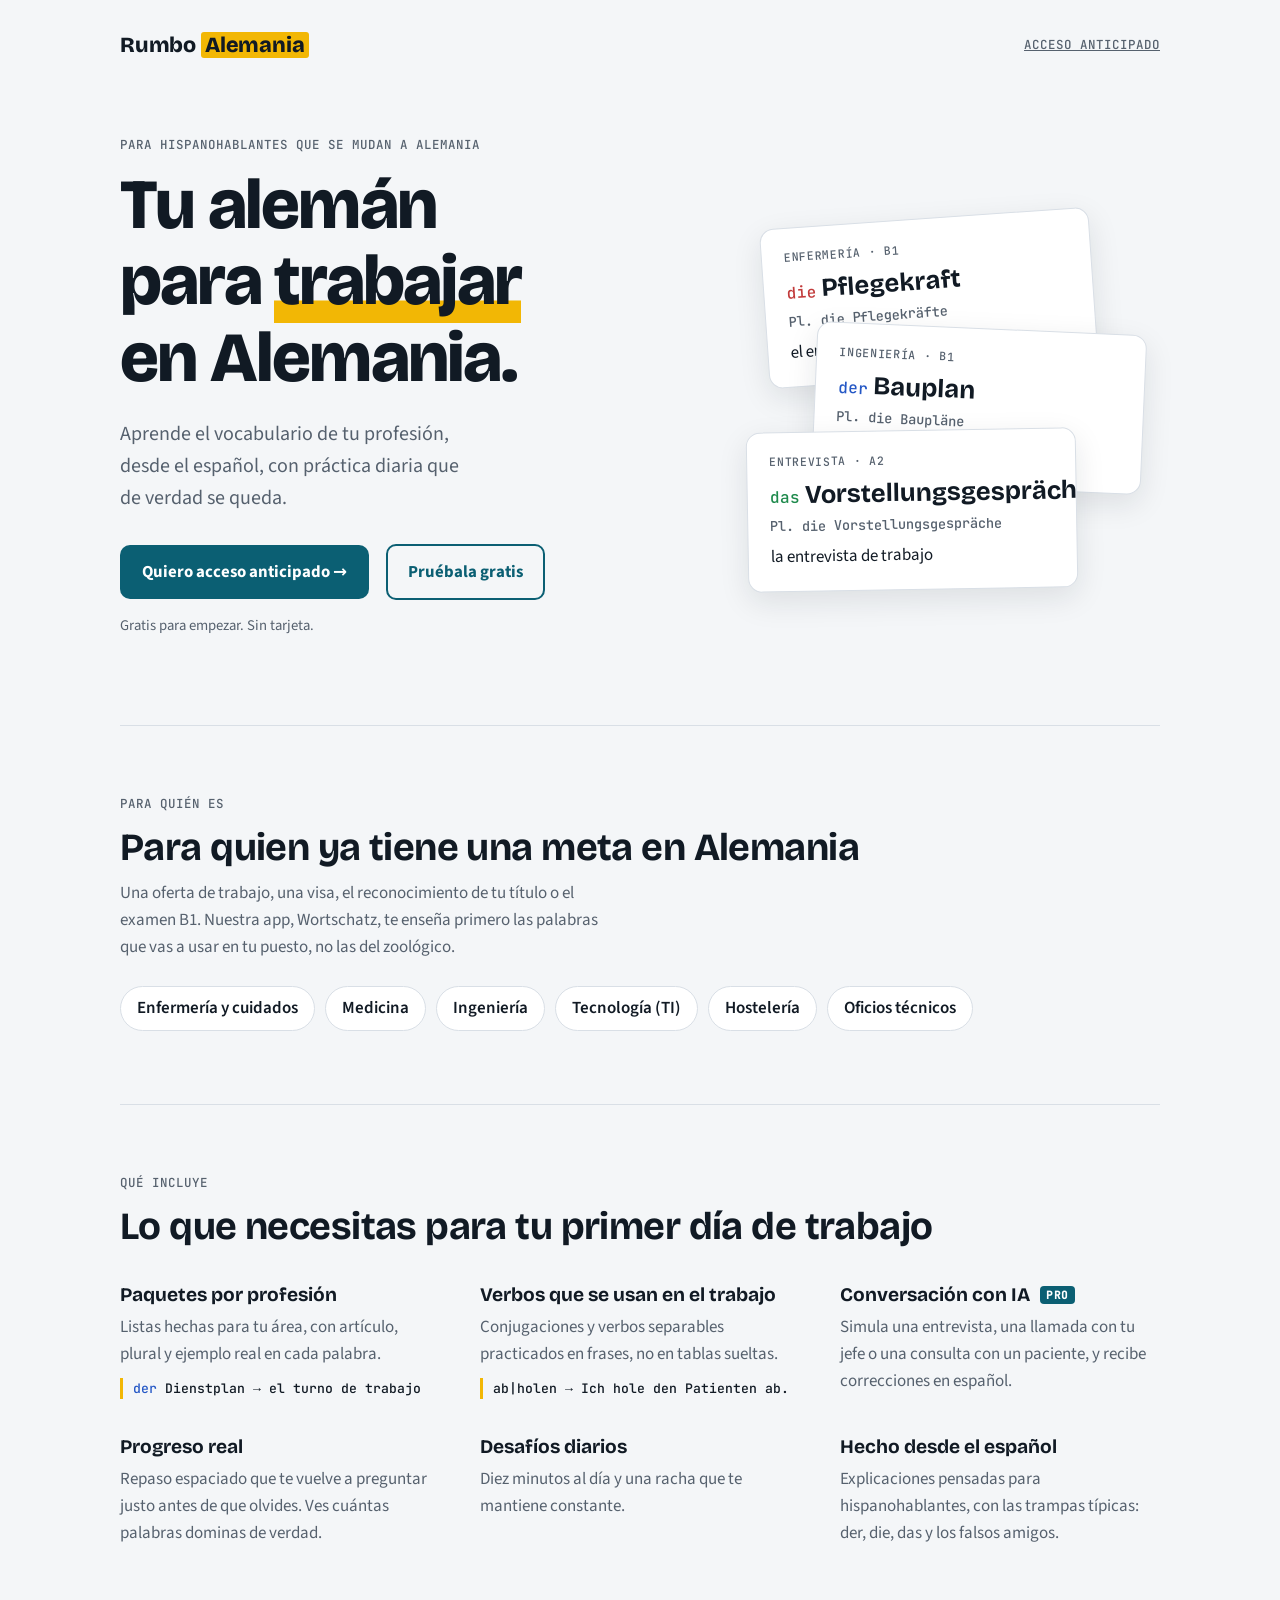
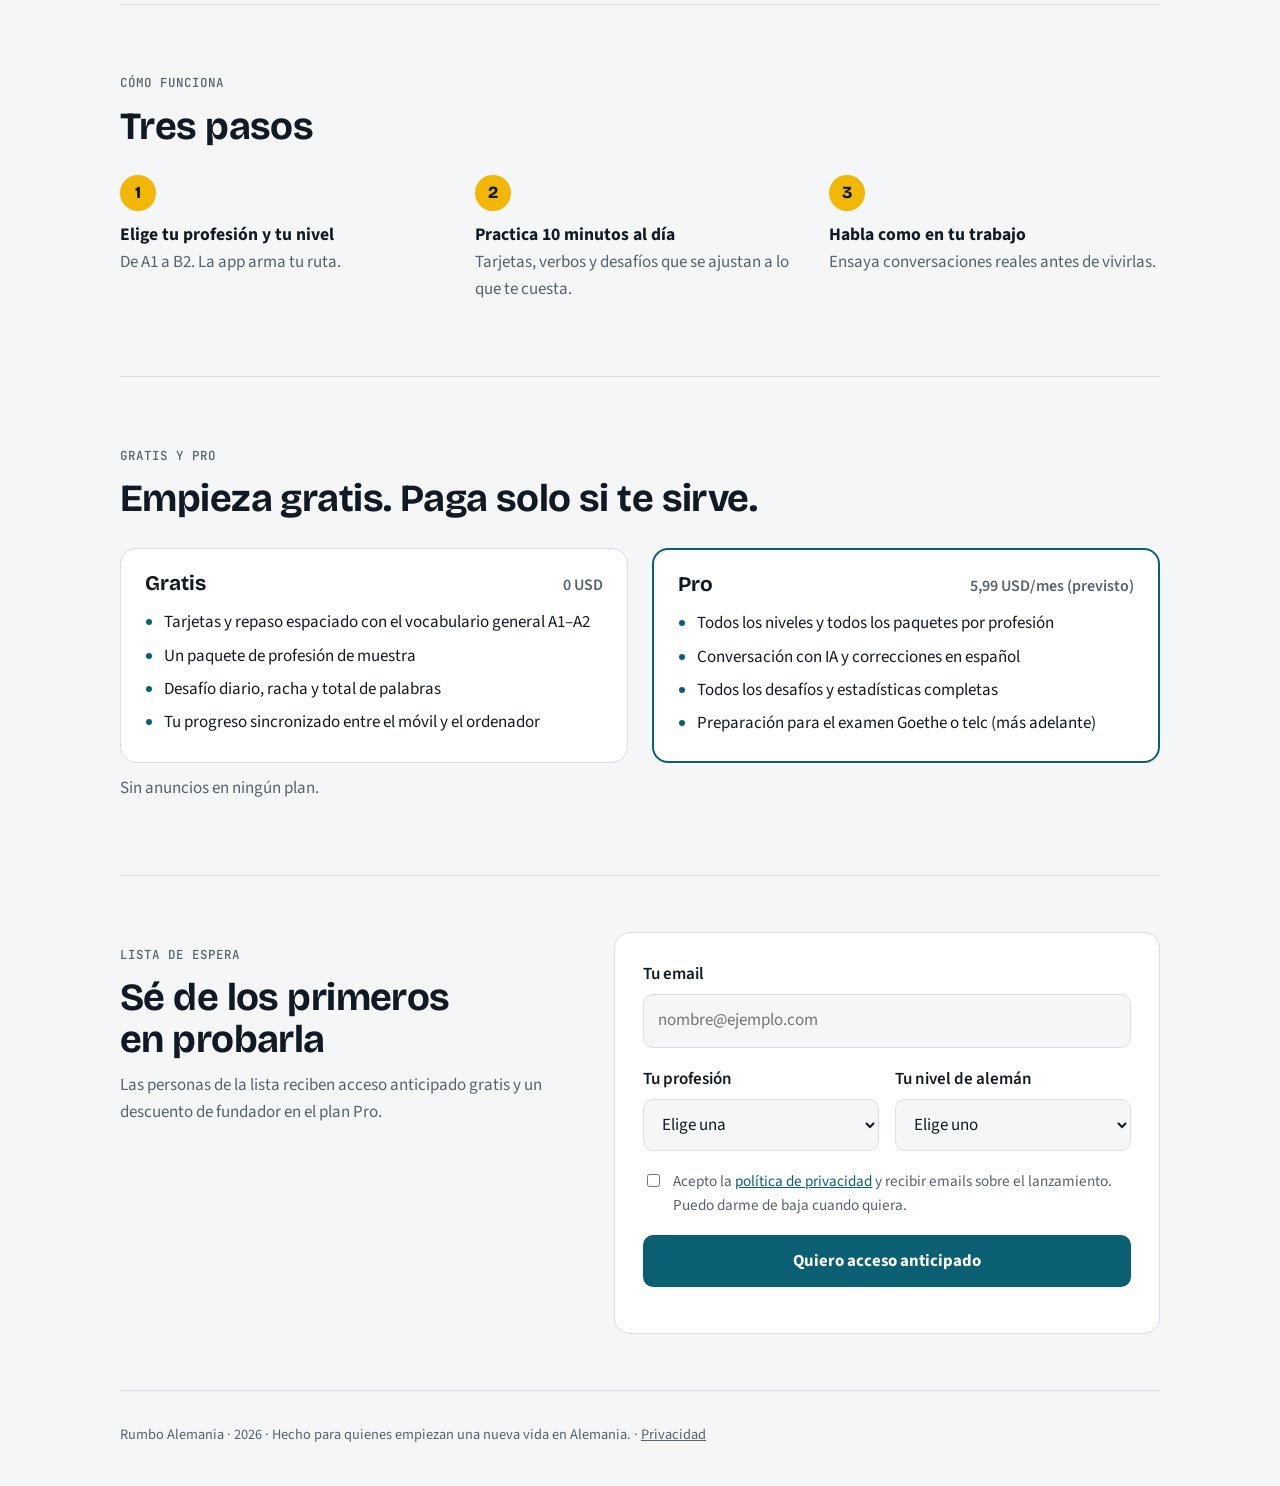
==== index.html @ 9ebdab43 "Save waitlist sign-ups and a willingness-to-pay survey in Supabase The landing form now writes to in" ====
<!doctype html>
<html lang="es">
<head>
<meta charset="utf-8">
<meta name="viewport" content="width=device-width,initial-scale=1">
<title>Rumbo Alemania · Tu alemán para trabajar en Alemania</title>
<meta name="description" content="Aprende el alemán de tu profesión, desde el español. Únete a la lista de espera.">
<link rel="canonical" href="https://rumboalemania.com/">
<link rel="icon" href="favicon.svg" type="image/svg+xml">
<link rel="apple-touch-icon" href="apple-touch-icon.png">
<meta name="theme-color" content="#0B5F73">
<meta property="og:type" content="website">
<meta property="og:locale" content="es_ES">
<meta property="og:site_name" content="Rumbo Alemania">
<meta property="og:url" content="https://rumboalemania.com/">
<meta property="og:title" content="Tu alemán para trabajar en Alemania">
<meta property="og:description" content="Aprende el vocabulario de tu profesión, desde el español. Únete a la lista de espera y prueba la app gratis.">
<meta property="og:image" content="https://rumboalemania.com/og.png">
<meta property="og:image:width" content="1200">
<meta property="og:image:height" content="630">
<meta property="og:image:alt" content="Rumbo Alemania: tarjetas de vocabulario alemán con der, die y das">
<meta name="twitter:card" content="summary_large_image">
<meta name="twitter:title" content="Tu alemán para trabajar en Alemania">
<meta name="twitter:description" content="Aprende el vocabulario de tu profesión, desde el español. Únete a la lista de espera.">
<meta name="twitter:image" content="https://rumboalemania.com/og.png">
<link rel="stylesheet" href="fonts.css">
<style>
/* Layout: split hero (promise left, stacked word cards right), then a single readable column of sections, form as the closing block. */
:root{
  --bg:#F4F6F8; --surface:#FFFFFF; --ink:#111A24; --muted:#56616E; --line:#D9DFE6;
  --accent:#0B5F73; --accent-ink:#FFFFFF; --mark:#F2B705;
  --der:#2457C5; --die:#C23B3B; --das:#1E8A4C;
  --ok:#1E8A4C; --err:#B42318;
  --display:"Bricolage Grotesque",ui-sans-serif,system-ui,sans-serif;
  --body:"Source Sans 3",ui-sans-serif,system-ui,sans-serif;
  --mono:"JetBrains Mono",ui-monospace,SFMono-Regular,Menlo,monospace;
}
@media (prefers-color-scheme: dark){:root:not([data-theme="light"]){
  --bg:#0E141B; --surface:#16202A; --ink:#E9EEF3; --muted:#9AA7B4; --line:#283543;
  --accent:#4FB3C9; --accent-ink:#06222A; --mark:#F2C440;
  --der:#7EA6FF; --die:#FF8A80; --das:#6FD49A; --ok:#6FD49A; --err:#FF8A80; color-scheme:dark}}
:root[data-theme="dark"]{
  --bg:#0E141B; --surface:#16202A; --ink:#E9EEF3; --muted:#9AA7B4; --line:#283543;
  --accent:#4FB3C9; --accent-ink:#06222A; --mark:#F2C440;
  --der:#7EA6FF; --die:#FF8A80; --das:#6FD49A; --ok:#6FD49A; --err:#FF8A80; color-scheme:dark}

*{box-sizing:border-box}
body{background:var(--bg);color:var(--ink);font-family:var(--body);font-size:1.0625rem;line-height:1.6}
.wrap{max-width:1080px;margin:0 auto;padding-inline:20px}
a{color:var(--accent)}
h1,h2,h3{font-family:var(--display);line-height:1.08;text-wrap:balance;margin:0}
.eyebrow{font-family:var(--mono);font-size:.78rem;letter-spacing:.08em;text-transform:uppercase;color:var(--muted)}

/* top bar */
.top{display:flex;justify-content:space-between;align-items:center;padding-block:20px}
.logo{font-family:var(--display);font-weight:800;font-size:1.35rem;letter-spacing:-.01em;color:var(--ink);text-decoration:none}
.logo span{background:var(--mark);color:#111A24;padding:0 .2em;border-radius:3px}

/* hero */
.hero{display:grid;grid-template-columns:1.15fr .85fr;gap:48px;align-items:center;padding-block:40px 72px}
.hero h1{font-size:clamp(2.4rem,6vw,4.4rem);font-weight:800;letter-spacing:-.025em}
.hero h1 em{font-style:normal;box-shadow:inset 0 -.32em 0 var(--mark)}
.hero p.sub{font-size:1.25rem;color:var(--muted);max-width:34ch;margin:22px 0 30px}
.cta{display:inline-flex;align-items:center;gap:.5em;background:var(--accent);color:var(--accent-ink);font-weight:700;font-size:1.05rem;border:0;border-radius:10px;padding:14px 22px;text-decoration:none;cursor:pointer;font-family:var(--body)}
.cta:hover{filter:brightness(1.08)}
.cta:focus-visible,input:focus-visible,select:focus-visible{outline:3px solid var(--mark);outline-offset:2px}
.fine{font-size:.92rem;color:var(--muted);margin-top:14px}
.ghost{display:inline-flex;align-items:center;margin-left:14px;font-weight:700;font-size:1.05rem;padding:13px 20px;border:2px solid var(--accent);border-radius:10px;text-decoration:none;color:var(--accent)}
.ghost:hover{background:var(--surface)}
.ghost:focus-visible{outline:3px solid var(--mark);outline-offset:2px}
@media (max-width:520px){.ghost{margin:12px 0 0}}
.top{gap:16px}
@media (max-width:420px){.top .eyebrow{display:none}}
footer a{color:inherit}

/* word cards */
.deck{position:relative;height:340px;min-width:0}
.card{position:absolute;inset:auto;width:min(100%,330px);background:var(--surface);border:1px solid var(--line);border-radius:14px;padding:20px 22px;box-shadow:0 10px 30px rgba(17,26,36,.10)}
.card:nth-child(1){top:0;left:6%;transform:rotate(-4deg)}
.card:nth-child(2){top:110px;left:18%;transform:rotate(2.5deg)}
.card:nth-child(3){top:212px;left:2%;transform:rotate(-1deg)}
.card .tag{font-family:var(--mono);font-size:.72rem;color:var(--muted);letter-spacing:.06em;text-transform:uppercase}
.card .de{font-family:var(--display);font-weight:700;font-size:1.6rem;margin-top:4px}
.art{font-family:var(--mono);font-size:1rem;font-weight:500;margin-right:.35em}
.der{color:var(--der)}.die{color:var(--die)}.das{color:var(--das)}
.card .pl{font-family:var(--mono);font-size:.85rem;color:var(--muted)}
.card .es{margin-top:6px;color:var(--ink)}
@media (prefers-reduced-motion:no-preference){
  .card{transition:transform .35s ease}
  .deck:hover .card:nth-child(1){transform:rotate(-7deg) translateY(-6px)}
  .deck:hover .card:nth-child(2){transform:rotate(5deg)}
}

/* sections */
section{padding-block:56px;border-top:1px solid var(--line)}
section h2{font-size:clamp(1.7rem,3.6vw,2.4rem);font-weight:700;letter-spacing:-.015em;margin-top:8px}
.lead{color:var(--muted);max-width:60ch;margin-top:12px}
.chips{display:flex;flex-wrap:wrap;gap:10px;margin-top:24px;padding:0;list-style:none}
.chips li{border:1px solid var(--line);background:var(--surface);border-radius:999px;padding:8px 16px;font-weight:600}
.feats{display:grid;grid-template-columns:repeat(3,1fr);gap:32px 40px;margin-top:32px}
.feat{min-width:0}
.feat h3{font-size:1.2rem;font-weight:700;margin-top:6px}
.feat p{color:var(--muted);margin:8px 0 0}
.pro{font-family:var(--mono);font-size:.68rem;letter-spacing:.06em;background:var(--accent);color:var(--accent-ink);border-radius:4px;padding:2px 6px;vertical-align:middle;margin-left:6px}
.feat .ex{font-family:var(--mono);font-size:.82rem;color:var(--ink);margin-top:10px;border-left:3px solid var(--mark);padding-left:10px}
.steps{display:grid;grid-template-columns:repeat(3,1fr);gap:24px;margin-top:28px;padding:0;list-style:none;counter-reset:s}
.steps li{counter-increment:s;min-width:0}
.steps li::before{content:counter(s);display:grid;place-items:center;width:36px;height:36px;border-radius:50%;background:var(--mark);color:#111A24;font-family:var(--display);font-weight:800;margin-bottom:10px}
.steps b{display:block;font-size:1.1rem}
.steps span{color:var(--muted)}

/* waitlist */
.join{display:grid;grid-template-columns:.9fr 1.1fr;gap:48px;align-items:start}
form{background:var(--surface);border:1px solid var(--line);border-radius:16px;padding:28px;display:grid;gap:18px;min-width:0}
label{font-weight:600;display:block;margin-bottom:6px}
input[type=email],select{width:100%;font:inherit;color:var(--ink);background:var(--bg);border:1px solid var(--line);border-radius:10px;padding:12px 14px}
.row{display:grid;grid-template-columns:1fr 1fr;gap:16px}
.check{display:flex;gap:10px;align-items:flex-start;font-size:.95rem;color:var(--muted)}
.check input{margin-top:5px;accent-color:var(--accent)}
.check label{font-weight:400;margin:0}
form .cta{justify-content:center;width:100%}
.msg{font-weight:600;margin:0}
.msg.ok{color:var(--ok)}.msg.err{color:var(--err)}
.count{font-family:var(--mono);font-size:.9rem;color:var(--muted);margin-top:18px}
.price{margin-top:22px;display:grid;gap:8px;padding:0;list-style:none}
.price li{display:flex;justify-content:space-between;gap:16px;border-bottom:1px dashed var(--line);padding-bottom:8px;font-variant-numeric:tabular-nums}
.price li b{font-family:var(--display)}
.plans{display:grid;grid-template-columns:1fr 1fr;gap:24px;margin-top:28px}
.plan{background:var(--surface);border:1px solid var(--line);border-radius:16px;padding:24px;min-width:0}
.plan.pro-plan{border:2px solid var(--accent)}
.plan h3{font-size:1.3rem;display:flex;justify-content:space-between;align-items:baseline;gap:12px;flex-wrap:wrap}
.plan h3 small{font-family:var(--body);font-size:1rem;font-weight:600;color:var(--muted)}
.plan ul{margin:14px 0 0;padding-left:1.1em}
.plan li{margin-top:6px}
.plan li::marker{color:var(--accent)}
.survey{display:grid;gap:18px}
.survey fieldset{border:0;margin:0;padding:0;min-width:0}
.survey legend{font-weight:600;margin-bottom:8px;padding:0}
.opts{display:flex;flex-wrap:wrap;gap:8px}
.opts label{font-weight:600;margin:0;border:1px solid var(--line);background:var(--bg);border-radius:999px;padding:8px 14px;cursor:pointer}
.opts input{position:absolute;opacity:0;pointer-events:none}
.opts input:checked+span{color:var(--accent)}
.opts label:has(input:checked){border-color:var(--accent);box-shadow:inset 0 0 0 1px var(--accent)}
.opts label:has(input:focus-visible){outline:3px solid var(--mark);outline-offset:2px}
textarea{width:100%;font:inherit;color:var(--ink);background:var(--bg);border:1px solid var(--line);border-radius:10px;padding:12px 14px;resize:vertical;min-height:84px}
textarea:focus-visible{outline:3px solid var(--mark);outline-offset:2px}
.survey .done{font-weight:600;color:var(--ok);margin:0}
.link-btn{background:none;border:0;color:var(--muted);font:inherit;text-decoration:underline;cursor:pointer;padding:0;justify-self:center}
[hidden]{display:none!important}
.hp{position:absolute;left:-9999px;width:1px;height:1px;overflow:hidden}
footer{padding-block:32px;color:var(--muted);font-size:.9rem;border-top:1px solid var(--line)}

@media (max-width:820px){
  .hero,.join{grid-template-columns:1fr;gap:32px}
  .hero{padding-block:16px 48px}
  .deck{height:310px}
  .feats{grid-template-columns:1fr 1fr}
  .steps{grid-template-columns:1fr}
  .plans{grid-template-columns:1fr}
}
@media (max-width:520px){
  .feats,.row{grid-template-columns:1fr}
  .card{width:min(92%,300px)}
  .card:nth-child(2){left:8%}
}
</style>
</head>
<body>
<div class="wrap">
  <header class="top">
    <a class="logo" href="#">Rumbo <span>Alemania</span></a>
    <a href="#lista" class="eyebrow">Acceso anticipado</a>
  </header>

  <div class="hero">
    <div>
      <p class="eyebrow">Para hispanohablantes que se mudan a Alemania</p>
      <h1>Tu alemán para <em>trabajar</em> en Alemania.</h1>
      <p class="sub">Aprende el vocabulario de tu profesión, desde el español, con práctica diaria que de verdad se queda.</p>
      <a class="cta" href="#lista">Quiero acceso anticipado →</a>
      <a class="ghost" href="app/" data-goatcounter-click="probar-app">Pruébala gratis</a>
      <p class="fine">Gratis para empezar. Sin tarjeta.</p>
    </div>
    <div class="deck" aria-label="Ejemplos de tarjetas de vocabulario">
      <div class="card">
        <div class="tag">Enfermería · B1</div>
        <div class="de"><span class="art die">die</span>Pflegekraft</div>
        <div class="pl">Pl. die Pflegekräfte</div>
        <div class="es">el enfermero, la enfermera</div>
      </div>
      <div class="card">
        <div class="tag">Ingeniería · B1</div>
        <div class="de"><span class="art der">der</span>Bauplan</div>
        <div class="pl">Pl. die Baupläne</div>
        <div class="es">el plano de construcción</div>
      </div>
      <div class="card">
        <div class="tag">Entrevista · A2</div>
        <div class="de"><span class="art das">das</span>Vorstellungsgespräch</div>
        <div class="pl">Pl. die Vorstellungsgespräche</div>
        <div class="es">la entrevista de trabajo</div>
      </div>
    </div>
  </div>

  <section id="para-quien">
    <p class="eyebrow">Para quién es</p>
    <h2>Para quien ya tiene una meta en Alemania</h2>
    <p class="lead">Una oferta de trabajo, una visa, el reconocimiento de tu título o el examen B1. Nuestra app, Wortschatz, te enseña primero las palabras que vas a usar en tu puesto, no las del zoológico.</p>
    <ul class="chips">
      <li>Enfermería y cuidados</li><li>Medicina</li><li>Ingeniería</li><li>Tecnología (TI)</li><li>Hostelería</li><li>Oficios técnicos</li>
    </ul>
  </section>

  <section id="que-incluye">
    <p class="eyebrow">Qué incluye</p>
    <h2>Lo que necesitas para tu primer día de trabajo</h2>
    <div class="feats">
      <div class="feat">
        <h3>Paquetes por profesión</h3>
        <p>Listas hechas para tu área, con artículo, plural y ejemplo real en cada palabra.</p>
        <p class="ex"><span class="der">der</span> Dienstplan → el turno de trabajo</p>
      </div>
      <div class="feat">
        <h3>Verbos que se usan en el trabajo</h3>
        <p>Conjugaciones y verbos separables practicados en frases, no en tablas sueltas.</p>
        <p class="ex">ab|holen → Ich hole den Patienten ab.</p>
      </div>
      <div class="feat">
        <h3>Conversación con IA <span class="pro">PRO</span></h3>
        <p>Simula una entrevista, una llamada con tu jefe o una consulta con un paciente, y recibe correcciones en español.</p>
      </div>
      <div class="feat">
        <h3>Progreso real</h3>
        <p>Repaso espaciado que te vuelve a preguntar justo antes de que olvides. Ves cuántas palabras dominas de verdad.</p>
      </div>
      <div class="feat">
        <h3>Desafíos diarios</h3>
        <p>Diez minutos al día y una racha que te mantiene constante.</p>
      </div>
      <div class="feat">
        <h3>Hecho desde el español</h3>
        <p>Explicaciones pensadas para hispanohablantes, con las trampas típicas: der, die, das y los falsos amigos.</p>
      </div>
    </div>
  </section>

  <section id="como-funciona">
    <p class="eyebrow">Cómo funciona</p>
    <h2>Tres pasos</h2>
    <ol class="steps">
      <li><b>Elige tu profesión y tu nivel</b><span>De A1 a B2. La app arma tu ruta.</span></li>
      <li><b>Practica 10 minutos al día</b><span>Tarjetas, verbos y desafíos que se ajustan a lo que te cuesta.</span></li>
      <li><b>Habla como en tu trabajo</b><span>Ensaya conversaciones reales antes de vivirlas.</span></li>
    </ol>
  </section>

  <section id="planes">
    <p class="eyebrow">Gratis y Pro</p>
    <h2>Empieza gratis. Paga solo si te sirve.</h2>
    <div class="plans">
      <div class="plan">
        <h3>Gratis <small>0 USD</small></h3>
        <ul>
          <li>Tarjetas y repaso espaciado con el vocabulario general A1–A2</li>
          <li>Un paquete de profesión de muestra</li>
          <li>Desafío diario, racha y total de palabras</li>
          <li>Tu progreso sincronizado entre el móvil y el ordenador</li>
        </ul>
      </div>
      <div class="plan pro-plan">
        <h3>Pro <small>5,99 USD/mes (previsto)</small></h3>
        <ul>
          <li>Todos los niveles y todos los paquetes por profesión</li>
          <li>Conversación con IA y correcciones en español</li>
          <li>Todos los desafíos y estadísticas completas</li>
          <li>Preparación para el examen Goethe o telc (más adelante)</li>
        </ul>
      </div>
    </div>
    <p class="lead">Sin anuncios en ningún plan.</p>
  </section>

  <section id="lista">
    <div class="join">
      <div>
        <p class="eyebrow">Lista de espera</p>
        <h2>Sé de los primeros en probarla</h2>
        <p class="lead">Las personas de la lista reciben acceso anticipado gratis y un descuento de fundador en el plan Pro.</p>
      </div>
      <form id="waitlist" novalidate>
        <div>
          <label for="email">Tu email</label>
          <input id="email" name="email" type="email" autocomplete="email" placeholder="nombre@ejemplo.com" required>
        </div>
        <div class="row">
          <div>
            <label for="profesion">Tu profesión</label>
            <select id="profesion" name="profesion" required>
              <option value="">Elige una</option>
              <option>Enfermería y cuidados</option><option>Medicina</option><option>Ingeniería</option>
              <option>Tecnología (TI)</option><option>Hostelería</option><option>Oficios técnicos</option><option>Otra</option>
            </select>
          </div>
          <div>
            <label for="nivel">Tu nivel de alemán</label>
            <select id="nivel" name="nivel" required>
              <option value="">Elige uno</option>
              <option>Cero</option><option>A1</option><option>A2</option><option>B1</option><option>B2 o más</option>
            </select>
          </div>
        </div>
        <div class="check">
          <input id="acepto" name="acepto" type="checkbox" required>
          <label for="acepto">Acepto la <a href="privacidad.html">política de privacidad</a> y recibir emails sobre el lanzamiento. Puedo darme de baja cuando quiera.</label>
        </div>
        <button class="cta" type="submit" id="enviar">Quiero acceso anticipado</button>
        <div class="hp" aria-hidden="true"><label for="web">No rellenes este campo</label><input id="web" name="web" tabindex="-1" autocomplete="off"></div>
        <p class="msg" id="msg" role="status" aria-live="polite"></p>
      </form>
      <form id="encuesta" class="survey" hidden novalidate>
        <p class="msg ok" tabindex="-1" id="gracias">¡Ya estás en la lista! Te escribiremos cuando abramos el acceso anticipado.</p>
        <p style="margin:0" id="intro">Tres preguntas rápidas nos ayudan a decidir qué construir primero. Son opcionales.</p>
        <fieldset>
          <legend>¿Cuánto pagarías al mes por el plan Pro?</legend>
          <div class="opts">
            <label><input type="radio" name="pagaria" value="No pagaría"><span>No pagaría</span></label>
            <label><input type="radio" name="pagaria" value="Menos de 5 USD"><span>Menos de 5 USD</span></label>
            <label><input type="radio" name="pagaria" value="5 a 8 USD"><span>5 a 8 USD</span></label>
            <label><input type="radio" name="pagaria" value="Más de 8 USD"><span>Más de 8 USD</span></label>
          </div>
        </fieldset>
        <fieldset>
          <legend>¿Cuándo necesitas el alemán para trabajar?</legend>
          <div class="opts">
            <label><input type="radio" name="cuando" value="Ya vivo en Alemania"><span>Ya vivo en Alemania</span></label>
            <label><input type="radio" name="cuando" value="En menos de 6 meses"><span>En menos de 6 meses</span></label>
            <label><input type="radio" name="cuando" value="En 6 a 12 meses"><span>En 6 a 12 meses</span></label>
            <label><input type="radio" name="cuando" value="Más adelante o no lo sé"><span>Más adelante o no lo sé</span></label>
          </div>
        </fieldset>
        <div>
          <label for="falta">¿Qué te falta hoy para aprender el alemán que necesitas?</label>
          <textarea id="falta" name="falta" maxlength="1000" placeholder="Por ejemplo: vocabulario de hospital, practicar entrevistas, tiempo…"></textarea>
        </div>
        <button class="cta" type="submit" id="enviar2">Enviar respuestas</button>
        <p class="msg" id="msg2" role="status" aria-live="polite"></p>
      </form>
    </div>
  </section>

  <footer>Rumbo Alemania · 2026 · Hecho para quienes empiezan una nueva vida en Alemania. · <a href="privacidad.html">Privacidad</a></footer>
</div>

<script>
// La lista de espera y la encuesta se guardan en Supabase (Frankfurt), tablas waitlist y encuesta.
// La clave publicable solo permite añadir filas; la tabla se crea con tools/waitlist.sql.
const SB_URL = "https://xyprmvlgjfdvuwjgmutu.supabase.co";
const SB_KEY = "sb_publishable_K_Z1oV_FomxXzzc5YjbuiA_ZDvbsHvk";

const form = document.getElementById("waitlist");
const survey = document.getElementById("encuesta");
const msg = document.getElementById("msg");
const msg2 = document.getElementById("msg2");
const btn = document.getElementById("enviar");
const btn2 = document.getElementById("enviar2");
let joinedEmail = "";

function say(el, text, kind){ el.textContent = text; el.className = "msg " + (kind || ""); }
function track(path, title){ if (window.goatcounter && window.goatcounter.count) window.goatcounter.count({ path, title, event: true }); }

// De dónde viene la visita (?utm_source=facebook o ?ref=grupo), para saber qué publicación funciona.
function origin(){
  const q = new URLSearchParams(location.search);
  let o = q.get("utm_source") || q.get("ref") || "";
  try { if (o) sessionStorage.setItem("origen", o); else o = sessionStorage.getItem("origen") || ""; } catch (e) {}
  if (!o && document.referrer) { try { const h = new URL(document.referrer).hostname; if (h !== location.hostname) o = h; } catch (e) {} }
  return o.slice(0, 60);
}
const ORIGEN = origin();

async function insert(table, row){
  const r = await fetch(SB_URL + "/rest/v1/" + table, {
    method: "POST",
    headers: { "apikey": SB_KEY, "Content-Type": "application/json", "Prefer": "return=minimal" },
    body: JSON.stringify(row)
  });
  if (r.status === 409) return "duplicate";
  if (!r.ok) throw new Error("http " + r.status);
  return "ok";
}

form.addEventListener("submit", async (e) => {
  e.preventDefault();
  const data = {
    email: form.email.value.trim().toLowerCase(),
    profesion: form.profesion.value,
    nivel: form.nivel.value,
    consentimiento: form.acepto.checked,
    origen: ORIGEN || null
  };
  if (!/^[^\s@]+@[^\s@]+\.[^\s@]+$/.test(data.email)) return say(msg, "Revisa tu email: parece incompleto.", "err");
  if (!data.profesion || !data.nivel) return say(msg, "Elige tu profesión y tu nivel de alemán.", "err");
  if (!data.consentimiento) return say(msg, "Marca la casilla de privacidad para poder escribirte.", "err");

  btn.disabled = true; say(msg, "Enviando…");
  try {
    if (!form.web.value) {
      const res = await insert("waitlist", data);
      if (res === "ok") track("registro-lista", "Registro en la lista de espera");
    }
    joinedEmail = data.email;
    form.hidden = true;
    survey.hidden = false;
    document.getElementById("gracias").focus();
  } catch (err) {
    say(msg, "No pudimos guardar tus datos. Inténtalo de nuevo en un momento.", "err");
  } finally { btn.disabled = false; }
});

survey.addEventListener("submit", async (e) => {
  e.preventDefault();
  const row = {
    email: joinedEmail,
    pagaria: (survey.querySelector("input[name=pagaria]:checked") || {}).value || null,
    cuando: (survey.querySelector("input[name=cuando]:checked") || {}).value || null,
    falta: survey.falta.value.trim().slice(0, 1000) || null
  };
  if (!row.pagaria && !row.cuando && !row.falta) return say(msg2, "Responde al menos una pregunta, o cierra esta página: ya estás en la lista.", "err");
  btn2.disabled = true; say(msg2, "Enviando…");
  try {
    await insert("encuesta", row);
    track("encuesta-respondida", "Encuesta respondida");
    survey.querySelectorAll("#intro, fieldset, div, button").forEach(el => el.hidden = true);
    say(msg2, "¡Gracias! Tus respuestas nos ayudan mucho.", "ok");
  } catch (err) {
    say(msg2, "No pudimos guardar tus respuestas. Inténtalo de nuevo en un momento.", "err");
  } finally { btn2.disabled = false; }
});
</script>
<!-- Analítica sin cookies: GoatCounter (rumboalemania.goatcounter.com) -->
<script data-goatcounter="https://rumboalemania.goatcounter.com/count" async src="https://gc.zgo.at/count.js"></script>
</body>
</html>
---- fonts.css ----
/* latin-ext */
@font-face {
  font-family: 'Bricolage Grotesque';
  font-style: normal;
  font-weight: 500;
  font-stretch: 100%;
  font-display: swap;
  src: url(fonts/BricolageGrotesque-500-latin-ext.woff2) format('woff2');
  unicode-range: U+0100-02BA, U+02BD-02C5, U+02C7-02CC, U+02CE-02D7, U+02DD-02FF, U+0304, U+0308, U+0329, U+1D00-1DBF, U+1E00-1E9F, U+1EF2-1EFF, U+2020, U+20A0-20AB, U+20AD-20C4, U+2113, U+2C60-2C7F, U+A720-A7FF;
}
/* latin */
@font-face {
  font-family: 'Bricolage Grotesque';
  font-style: normal;
  font-weight: 500;
  font-stretch: 100%;
  font-display: swap;
  src: url(fonts/BricolageGrotesque-500-latin.woff2) format('woff2');
  unicode-range: U+0000-00FF, U+0131, U+0152-0153, U+02BB-02BC, U+02C6, U+02DA, U+02DC, U+0304, U+0308, U+0329, U+2000-206F, U+20AC, U+2122, U+2191, U+2193, U+2212, U+2215, U+FEFF, U+FFFD;
}
/* latin-ext */
@font-face {
  font-family: 'Bricolage Grotesque';
  font-style: normal;
  font-weight: 700;
  font-stretch: 100%;
  font-display: swap;
  src: url(fonts/BricolageGrotesque-700-latin-ext.woff2) format('woff2');
  unicode-range: U+0100-02BA, U+02BD-02C5, U+02C7-02CC, U+02CE-02D7, U+02DD-02FF, U+0304, U+0308, U+0329, U+1D00-1DBF, U+1E00-1E9F, U+1EF2-1EFF, U+2020, U+20A0-20AB, U+20AD-20C4, U+2113, U+2C60-2C7F, U+A720-A7FF;
}
/* latin */
@font-face {
  font-family: 'Bricolage Grotesque';
  font-style: normal;
  font-weight: 700;
  font-stretch: 100%;
  font-display: swap;
  src: url(fonts/BricolageGrotesque-700-latin.woff2) format('woff2');
  unicode-range: U+0000-00FF, U+0131, U+0152-0153, U+02BB-02BC, U+02C6, U+02DA, U+02DC, U+0304, U+0308, U+0329, U+2000-206F, U+20AC, U+2122, U+2191, U+2193, U+2212, U+2215, U+FEFF, U+FFFD;
}
/* latin-ext */
@font-face {
  font-family: 'Bricolage Grotesque';
  font-style: normal;
  font-weight: 800;
  font-stretch: 100%;
  font-display: swap;
  src: url(fonts/BricolageGrotesque-800-latin-ext.woff2) format('woff2');
  unicode-range: U+0100-02BA, U+02BD-02C5, U+02C7-02CC, U+02CE-02D7, U+02DD-02FF, U+0304, U+0308, U+0329, U+1D00-1DBF, U+1E00-1E9F, U+1EF2-1EFF, U+2020, U+20A0-20AB, U+20AD-20C4, U+2113, U+2C60-2C7F, U+A720-A7FF;
}
/* latin */
@font-face {
  font-family: 'Bricolage Grotesque';
  font-style: normal;
  font-weight: 800;
  font-stretch: 100%;
  font-display: swap;
  src: url(fonts/BricolageGrotesque-800-latin.woff2) format('woff2');
  unicode-range: U+0000-00FF, U+0131, U+0152-0153, U+02BB-02BC, U+02C6, U+02DA, U+02DC, U+0304, U+0308, U+0329, U+2000-206F, U+20AC, U+2122, U+2191, U+2193, U+2212, U+2215, U+FEFF, U+FFFD;
}
/* latin-ext */
@font-face {
  font-family: 'JetBrains Mono';
  font-style: normal;
  font-weight: 500;
  font-display: swap;
  src: url(fonts/JetBrainsMono-500-latin-ext.woff2) format('woff2');
  unicode-range: U+0100-02BA, U+02BD-02C5, U+02C7-02CC, U+02CE-02D7, U+02DD-02FF, U+0304, U+0308, U+0329, U+1D00-1DBF, U+1E00-1E9F, U+1EF2-1EFF, U+2020, U+20A0-20AB, U+20AD-20C4, U+2113, U+2C60-2C7F, U+A720-A7FF;
}
/* latin */
@font-face {
  font-family: 'JetBrains Mono';
  font-style: normal;
  font-weight: 500;
  font-display: swap;
  src: url(fonts/JetBrainsMono-500-latin.woff2) format('woff2');
  unicode-range: U+0000-00FF, U+0131, U+0152-0153, U+02BB-02BC, U+02C6, U+02DA, U+02DC, U+0304, U+0308, U+0329, U+2000-206F, U+20AC, U+2122, U+2191, U+2193, U+2212, U+2215, U+FEFF, U+FFFD;
}
/* latin-ext */
@font-face {
  font-family: 'Source Sans 3';
  font-style: normal;
  font-weight: 400;
  font-display: swap;
  src: url(fonts/SourceSans3-400-latin-ext.woff2) format('woff2');
  unicode-range: U+0100-02BA, U+02BD-02C5, U+02C7-02CC, U+02CE-02D7, U+02DD-02FF, U+0304, U+0308, U+0329, U+1D00-1DBF, U+1E00-1E9F, U+1EF2-1EFF, U+2020, U+20A0-20AB, U+20AD-20C4, U+2113, U+2C60-2C7F, U+A720-A7FF;
}
/* latin */
@font-face {
  font-family: 'Source Sans 3';
  font-style: normal;
  font-weight: 400;
  font-display: swap;
  src: url(fonts/SourceSans3-400-latin.woff2) format('woff2');
  unicode-range: U+0000-00FF, U+0131, U+0152-0153, U+02BB-02BC, U+02C6, U+02DA, U+02DC, U+0304, U+0308, U+0329, U+2000-206F, U+20AC, U+2122, U+2191, U+2193, U+2212, U+2215, U+FEFF, U+FFFD;
}
/* latin-ext */
@font-face {
  font-family: 'Source Sans 3';
  font-style: normal;
  font-weight: 600;
  font-display: swap;
  src: url(fonts/SourceSans3-600-latin-ext.woff2) format('woff2');
  unicode-range: U+0100-02BA, U+02BD-02C5, U+02C7-02CC, U+02CE-02D7, U+02DD-02FF, U+0304, U+0308, U+0329, U+1D00-1DBF, U+1E00-1E9F, U+1EF2-1EFF, U+2020, U+20A0-20AB, U+20AD-20C4, U+2113, U+2C60-2C7F, U+A720-A7FF;
}
/* latin */
@font-face {
  font-family: 'Source Sans 3';
  font-style: normal;
  font-weight: 600;
  font-display: swap;
  src: url(fonts/SourceSans3-600-latin.woff2) format('woff2');
  unicode-range: U+0000-00FF, U+0131, U+0152-0153, U+02BB-02BC, U+02C6, U+02DA, U+02DC, U+0304, U+0308, U+0329, U+2000-206F, U+20AC, U+2122, U+2191, U+2193, U+2212, U+2215, U+FEFF, U+FFFD;
}
/* latin-ext */
@font-face {
  font-family: 'Source Sans 3';
  font-style: normal;
  font-weight: 700;
  font-display: swap;
  src: url(fonts/SourceSans3-700-latin-ext.woff2) format('woff2');
  unicode-range: U+0100-02BA, U+02BD-02C5, U+02C7-02CC, U+02CE-02D7, U+02DD-02FF, U+0304, U+0308, U+0329, U+1D00-1DBF, U+1E00-1E9F, U+1EF2-1EFF, U+2020, U+20A0-20AB, U+20AD-20C4, U+2113, U+2C60-2C7F, U+A720-A7FF;
}
/* latin */
@font-face {
  font-family: 'Source Sans 3';
  font-style: normal;
  font-weight: 700;
  font-display: swap;
  src: url(fonts/SourceSans3-700-latin.woff2) format('woff2');
  unicode-range: U+0000-00FF, U+0131, U+0152-0153, U+02BB-02BC, U+02C6, U+02DA, U+02DC, U+0304, U+0308, U+0329, U+2000-206F, U+20AC, U+2122, U+2191, U+2193, U+2212, U+2215, U+FEFF, U+FFFD;
}
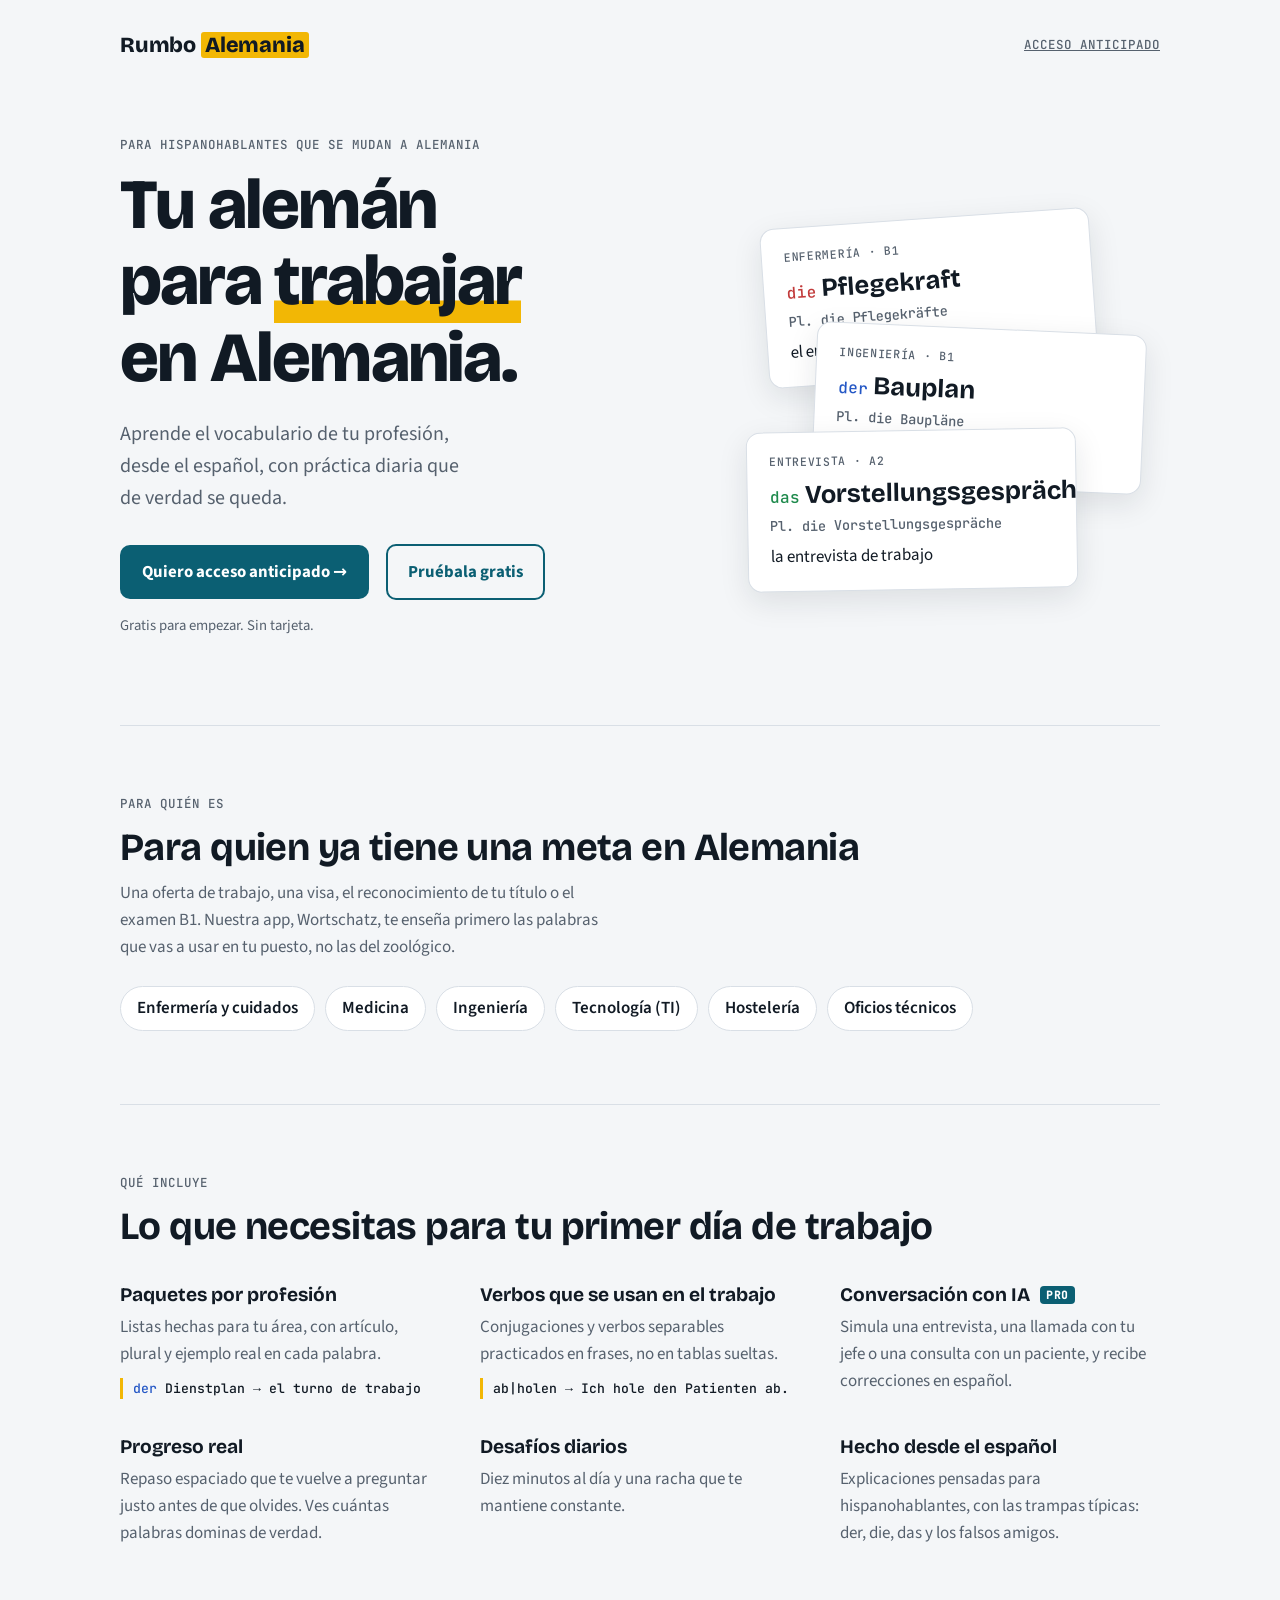
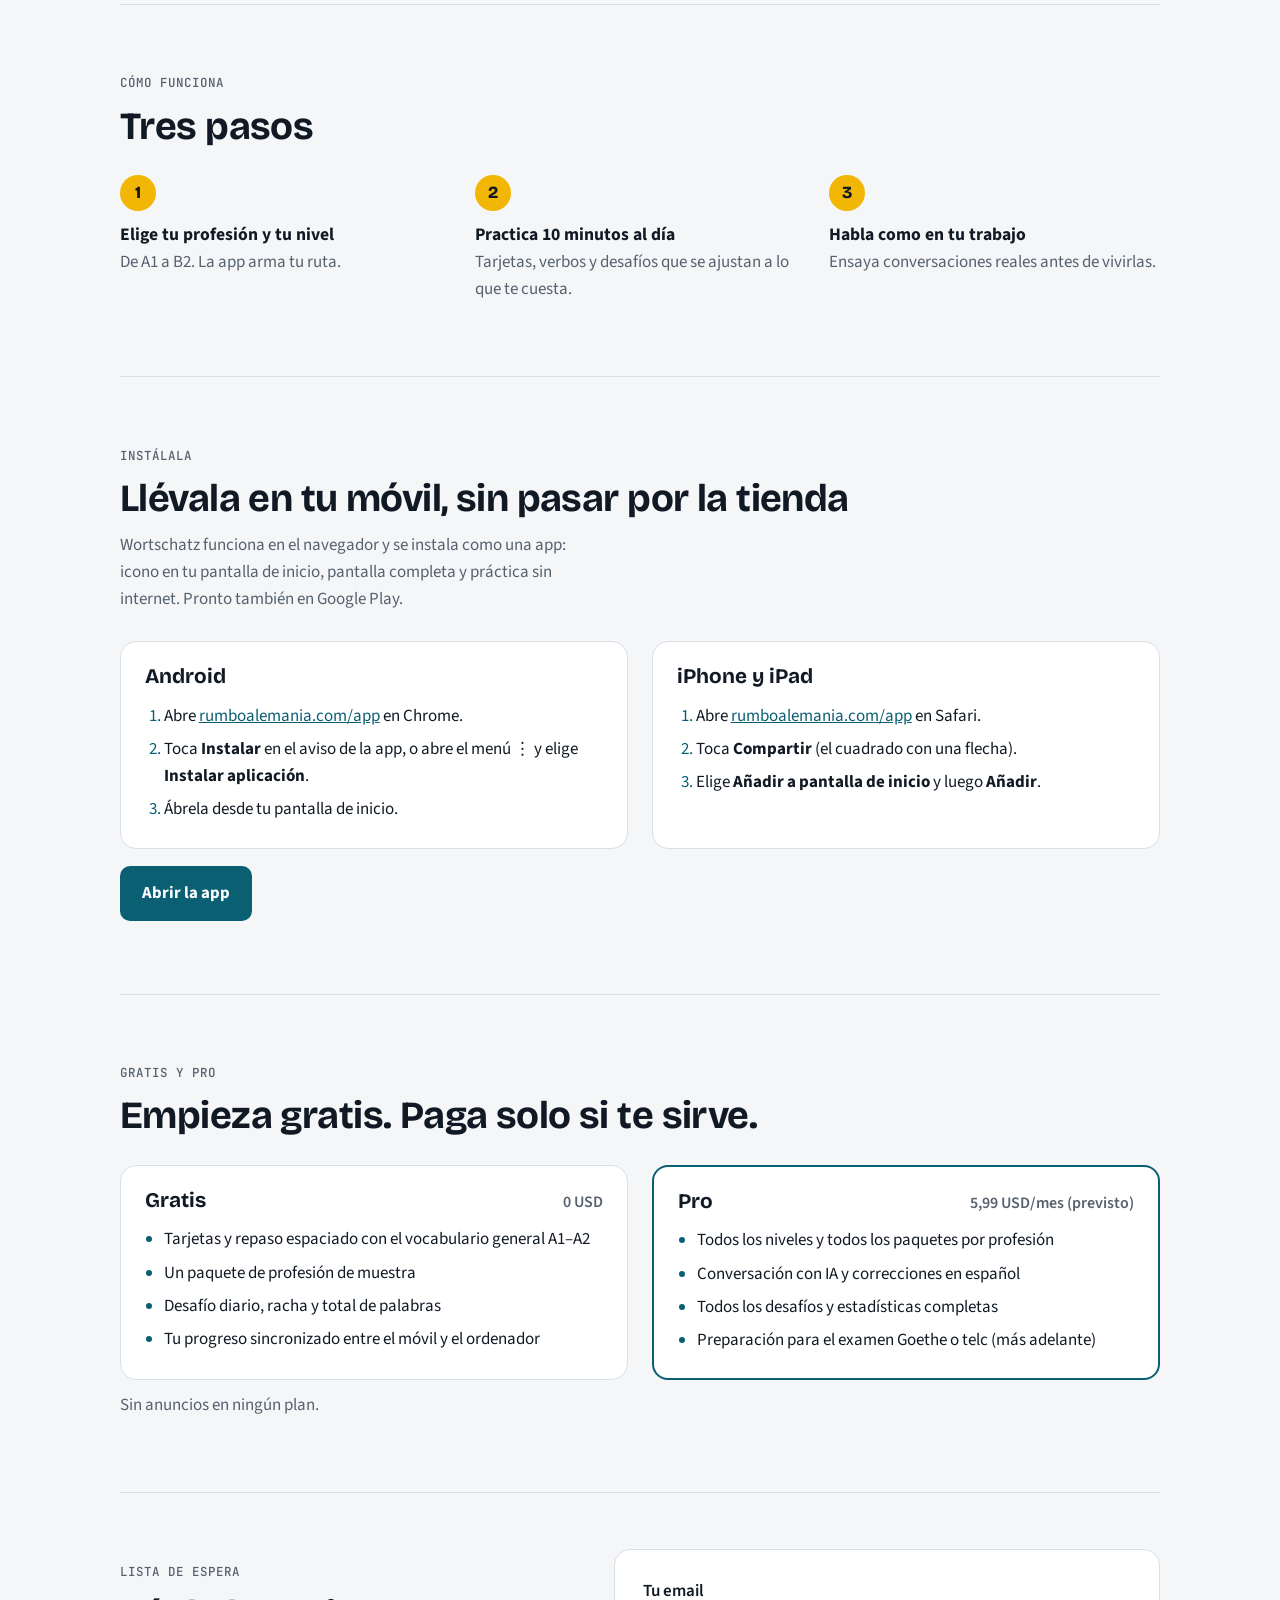
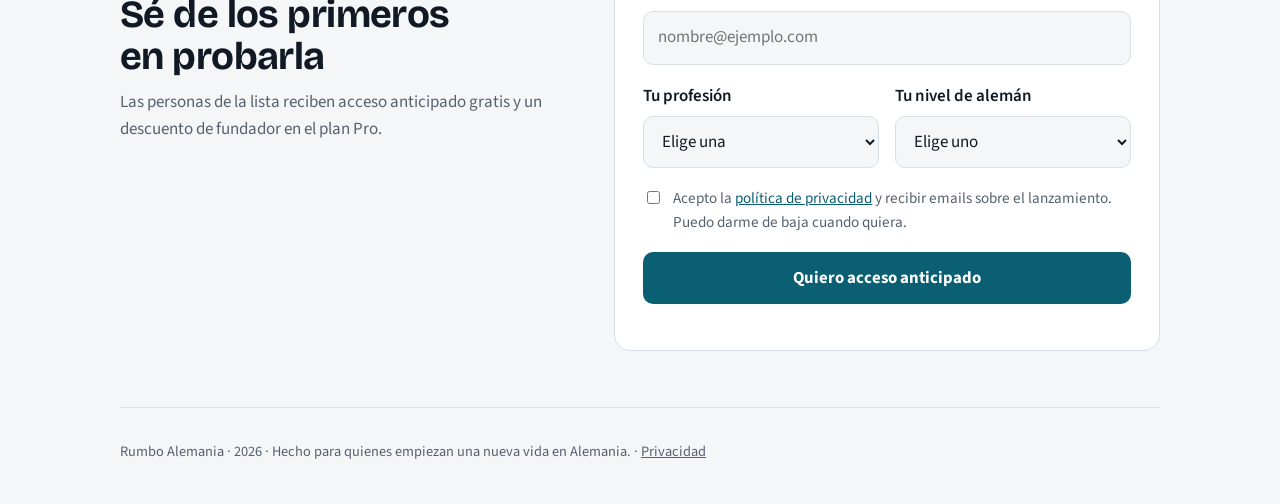
==== commit cb89a988: "Android app for Google Play (TWA), install card in the web app, install guide and account deletion p" ====
--- a/index.html
+++ b/index.html
@@ -130,7 +130,7 @@
 .plan.pro-plan{border:2px solid var(--accent)}
 .plan h3{font-size:1.3rem;display:flex;justify-content:space-between;align-items:baseline;gap:12px;flex-wrap:wrap}
 .plan h3 small{font-family:var(--body);font-size:1rem;font-weight:600;color:var(--muted)}
-.plan ul{margin:14px 0 0;padding-left:1.1em}
+.plan ul,.plan ol{margin:14px 0 0;padding-left:1.1em}
 .plan li{margin-top:6px}
 .plan li::marker{color:var(--accent)}
 .survey{display:grid;gap:18px}
@@ -253,6 +253,31 @@
       <li><b>Practica 10 minutos al día</b><span>Tarjetas, verbos y desafíos que se ajustan a lo que te cuesta.</span></li>
       <li><b>Habla como en tu trabajo</b><span>Ensaya conversaciones reales antes de vivirlas.</span></li>
     </ol>
+  </section>
+
+  <section id="instalar">
+    <p class="eyebrow">Instálala</p>
+    <h2>Llévala en tu móvil, sin pasar por la tienda</h2>
+    <p class="lead">Wortschatz funciona en el navegador y se instala como una app: icono en tu pantalla de inicio, pantalla completa y práctica sin internet. Pronto también en Google Play.</p>
+    <div class="plans">
+      <div class="plan">
+        <h3>Android</h3>
+        <ol>
+          <li>Abre <a href="app/">rumboalemania.com/app</a> en Chrome.</li>
+          <li>Toca <b>Instalar</b> en el aviso de la app, o abre el menú ⋮ y elige <b>Instalar aplicación</b>.</li>
+          <li>Ábrela desde tu pantalla de inicio.</li>
+        </ol>
+      </div>
+      <div class="plan">
+        <h3>iPhone y iPad</h3>
+        <ol>
+          <li>Abre <a href="app/">rumboalemania.com/app</a> en Safari.</li>
+          <li>Toca <b>Compartir</b> (el cuadrado con una flecha).</li>
+          <li>Elige <b>Añadir a pantalla de inicio</b> y luego <b>Añadir</b>.</li>
+        </ol>
+      </div>
+    </div>
+    <p><a class="cta" href="app/" data-goatcounter-click="instalar-app">Abrir la app</a></p>
   </section>
 
   <section id="planes">
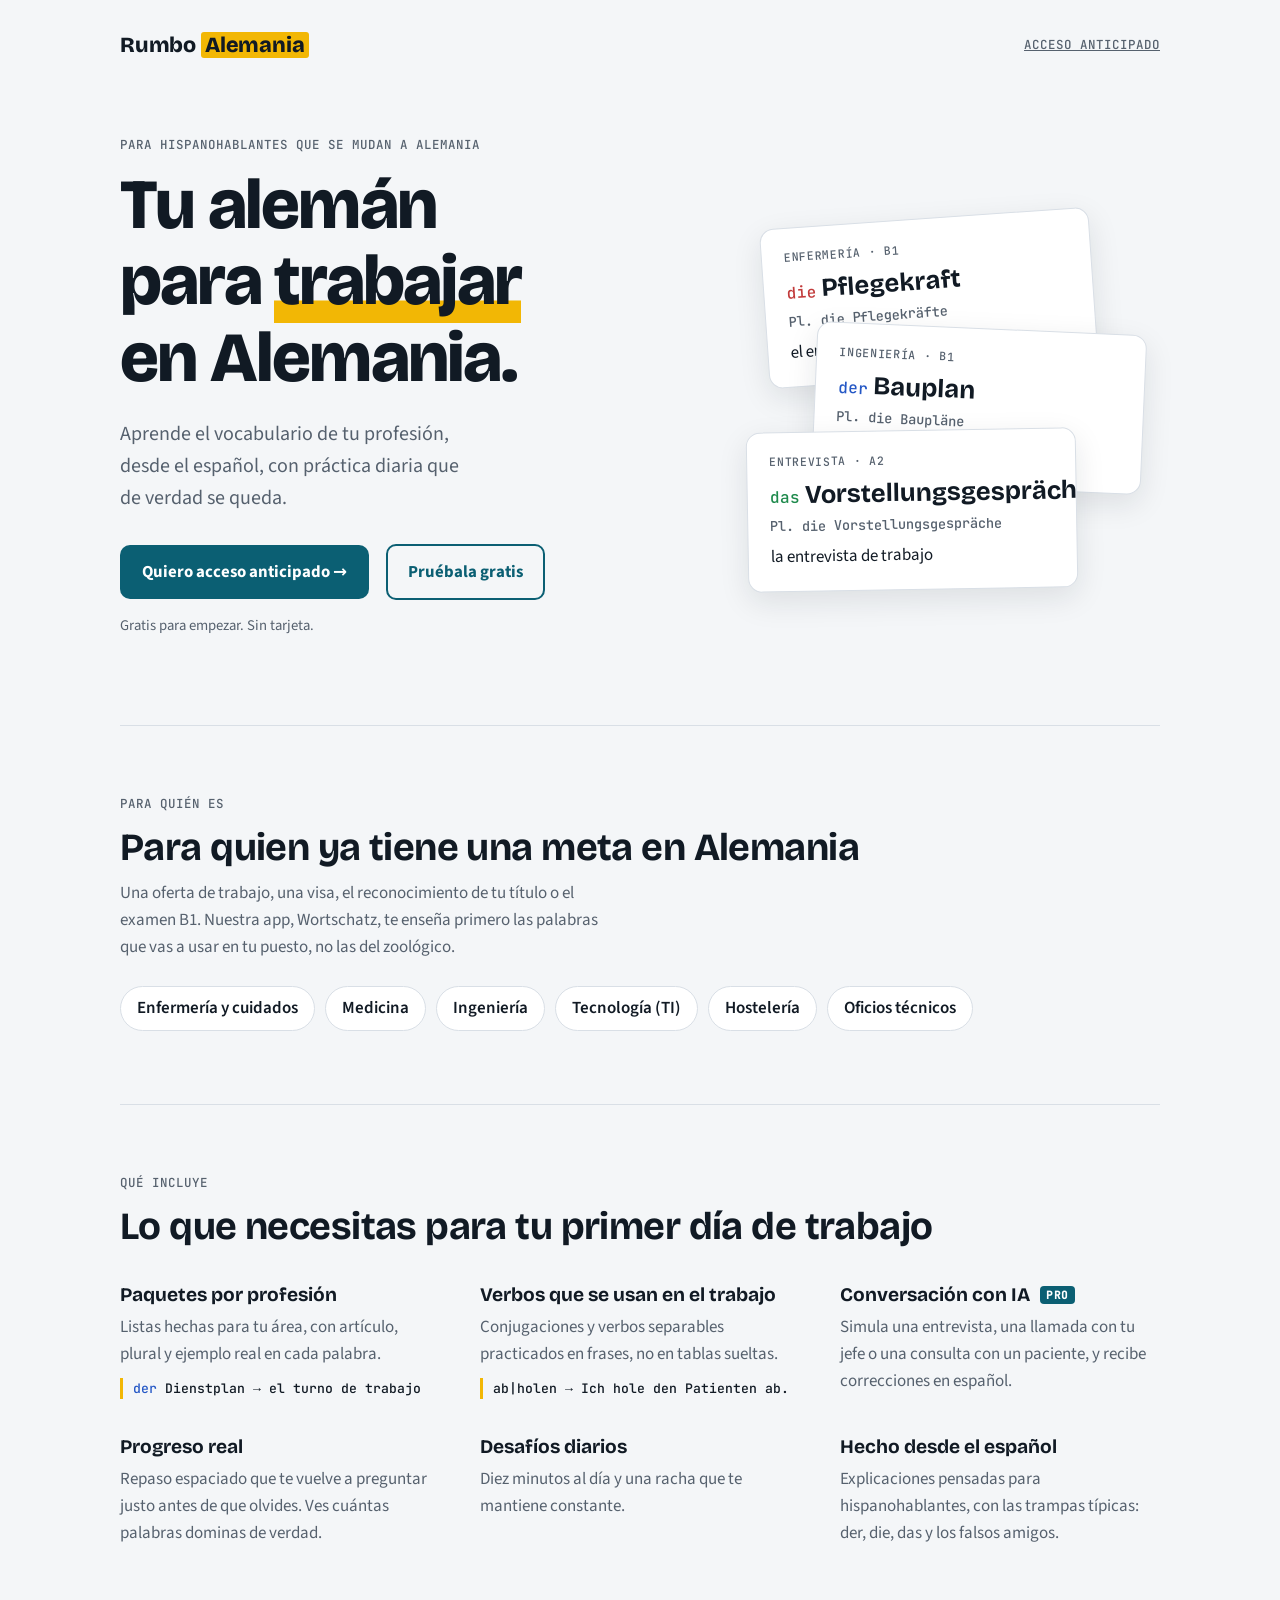
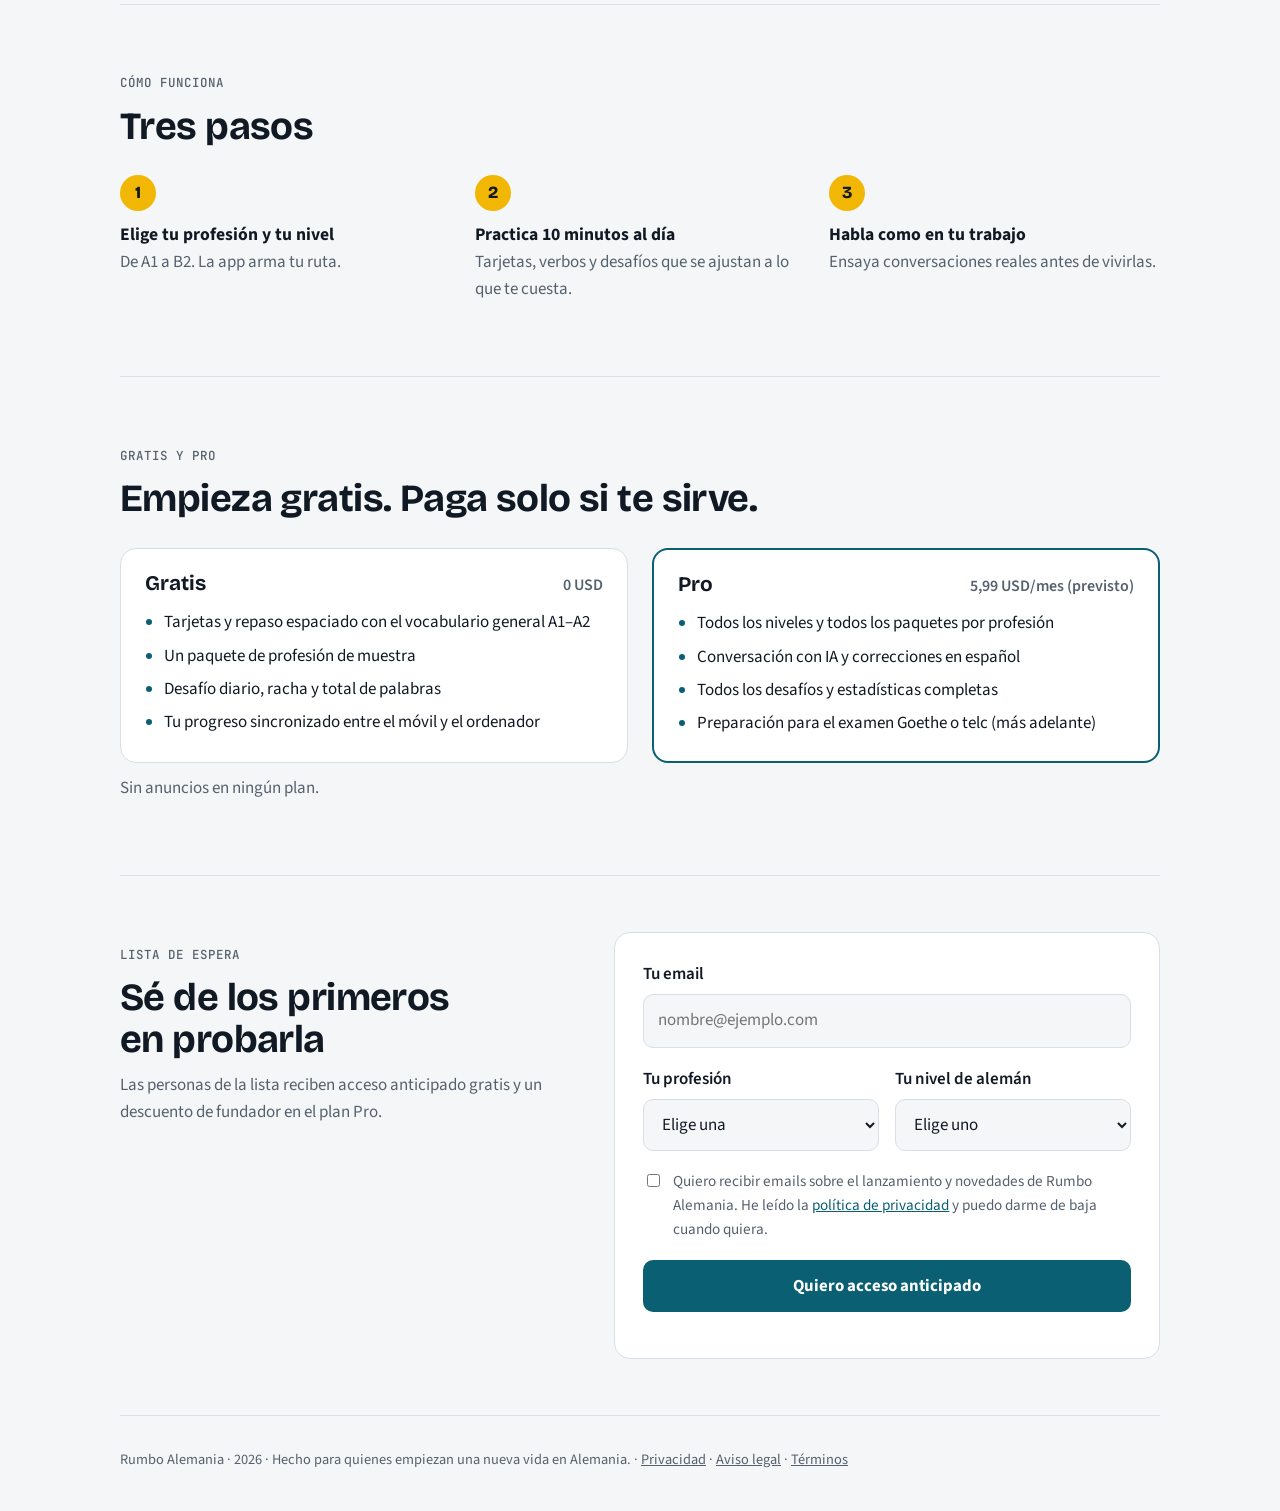
==== commit 17ffa97a: "Draft legal pages: Impressum, terms of use, privacy policy gaps Placeholders for name, address and g" ====
--- a/index.html
+++ b/index.html
@@ -130,7 +130,7 @@
 .plan.pro-plan{border:2px solid var(--accent)}
 .plan h3{font-size:1.3rem;display:flex;justify-content:space-between;align-items:baseline;gap:12px;flex-wrap:wrap}
 .plan h3 small{font-family:var(--body);font-size:1rem;font-weight:600;color:var(--muted)}
-.plan ul,.plan ol{margin:14px 0 0;padding-left:1.1em}
+.plan ul{margin:14px 0 0;padding-left:1.1em}
 .plan li{margin-top:6px}
 .plan li::marker{color:var(--accent)}
 .survey{display:grid;gap:18px}
@@ -253,31 +253,6 @@
       <li><b>Practica 10 minutos al día</b><span>Tarjetas, verbos y desafíos que se ajustan a lo que te cuesta.</span></li>
       <li><b>Habla como en tu trabajo</b><span>Ensaya conversaciones reales antes de vivirlas.</span></li>
     </ol>
-  </section>
-
-  <section id="instalar">
-    <p class="eyebrow">Instálala</p>
-    <h2>Llévala en tu móvil, sin pasar por la tienda</h2>
-    <p class="lead">Wortschatz funciona en el navegador y se instala como una app: icono en tu pantalla de inicio, pantalla completa y práctica sin internet. Pronto también en Google Play.</p>
-    <div class="plans">
-      <div class="plan">
-        <h3>Android</h3>
-        <ol>
-          <li>Abre <a href="app/">rumboalemania.com/app</a> en Chrome.</li>
-          <li>Toca <b>Instalar</b> en el aviso de la app, o abre el menú ⋮ y elige <b>Instalar aplicación</b>.</li>
-          <li>Ábrela desde tu pantalla de inicio.</li>
-        </ol>
-      </div>
-      <div class="plan">
-        <h3>iPhone y iPad</h3>
-        <ol>
-          <li>Abre <a href="app/">rumboalemania.com/app</a> en Safari.</li>
-          <li>Toca <b>Compartir</b> (el cuadrado con una flecha).</li>
-          <li>Elige <b>Añadir a pantalla de inicio</b> y luego <b>Añadir</b>.</li>
-        </ol>
-      </div>
-    </div>
-    <p><a class="cta" href="app/" data-goatcounter-click="instalar-app">Abrir la app</a></p>
   </section>
 
   <section id="planes">
@@ -337,7 +312,7 @@
         </div>
         <div class="check">
           <input id="acepto" name="acepto" type="checkbox" required>
-          <label for="acepto">Acepto la <a href="privacidad.html">política de privacidad</a> y recibir emails sobre el lanzamiento. Puedo darme de baja cuando quiera.</label>
+          <label for="acepto">Quiero recibir emails sobre el lanzamiento y novedades de Rumbo Alemania. He leído la <a href="privacidad.html">política de privacidad</a> y puedo darme de baja cuando quiera.</label>
         </div>
         <button class="cta" type="submit" id="enviar">Quiero acceso anticipado</button>
         <div class="hp" aria-hidden="true"><label for="web">No rellenes este campo</label><input id="web" name="web" tabindex="-1" autocomplete="off"></div>
@@ -374,7 +349,7 @@
     </div>
   </section>
 
-  <footer>Rumbo Alemania · 2026 · Hecho para quienes empiezan una nueva vida en Alemania. · <a href="privacidad.html">Privacidad</a></footer>
+  <footer>Rumbo Alemania · 2026 · Hecho para quienes empiezan una nueva vida en Alemania. · <a href="privacidad.html">Privacidad</a> · <a href="aviso-legal.html">Aviso legal</a> · <a href="terminos.html">Términos</a></footer>
 </div>
 
 <script>
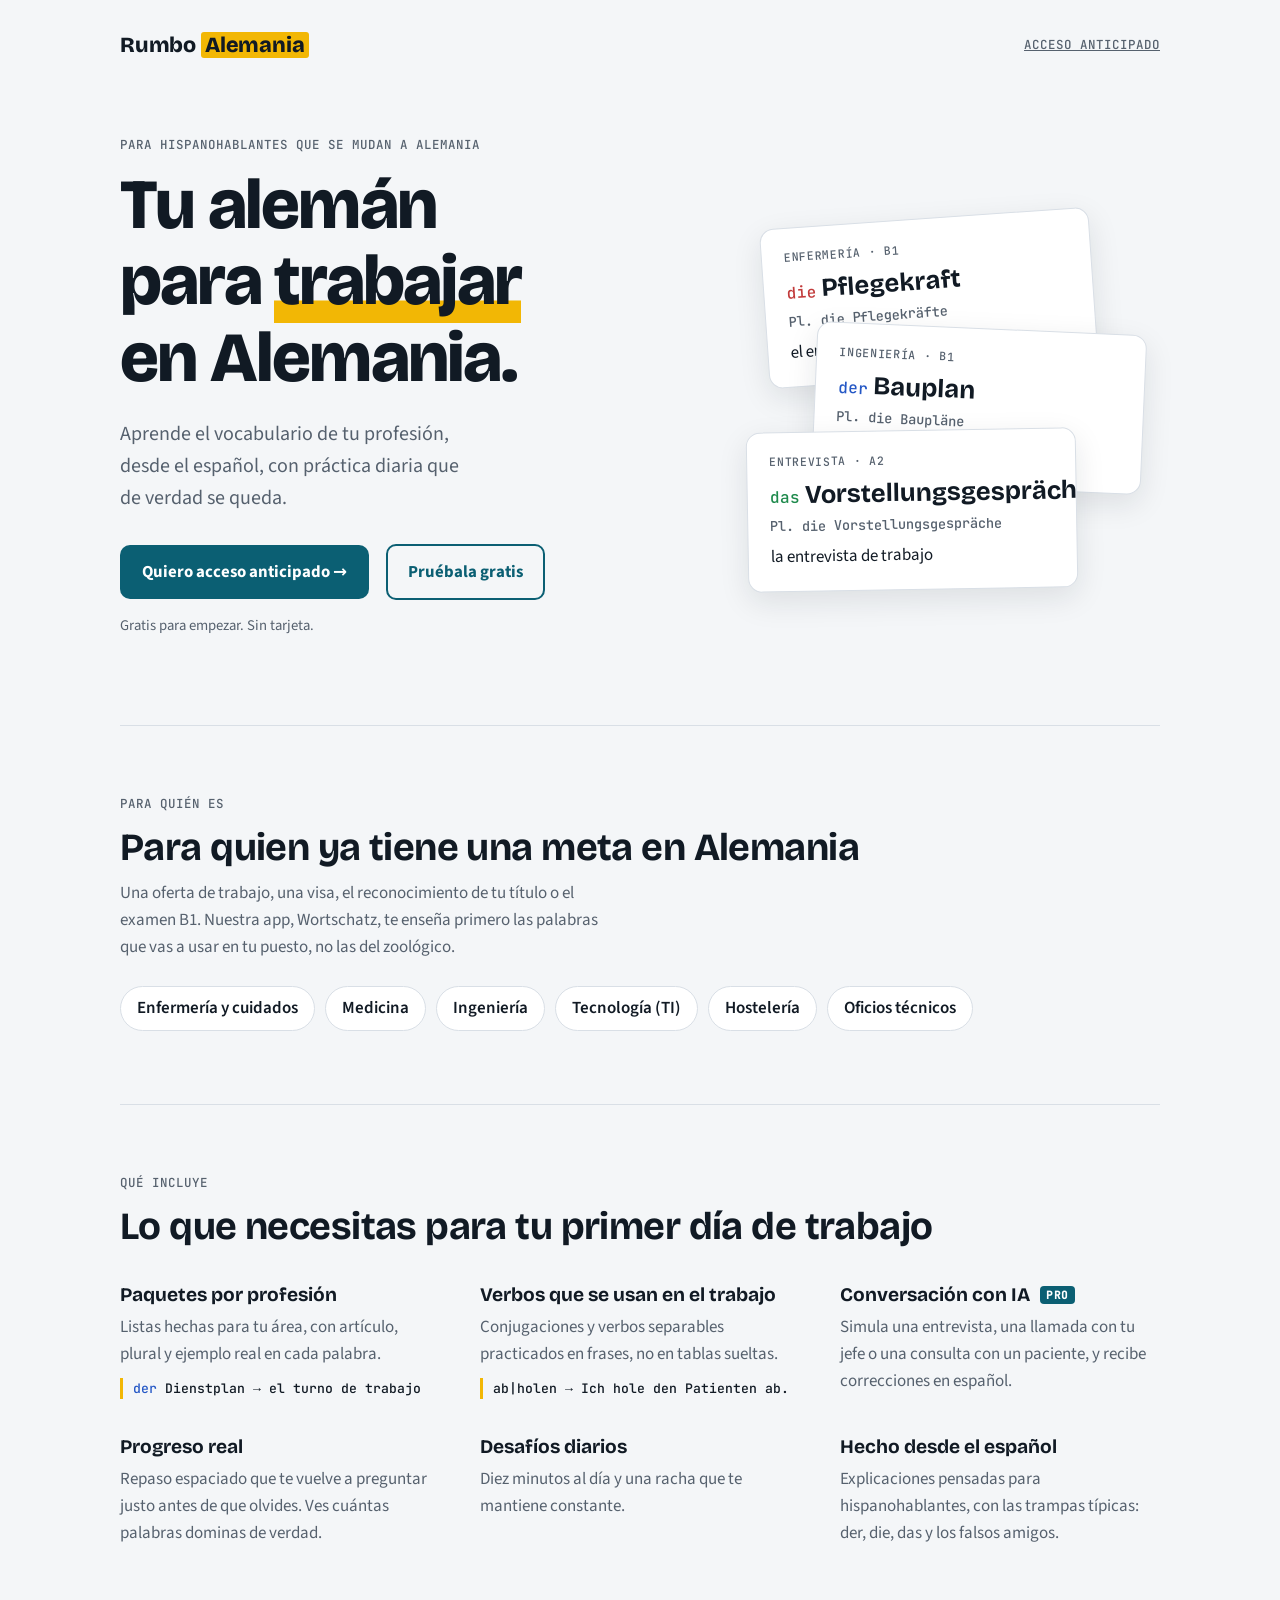
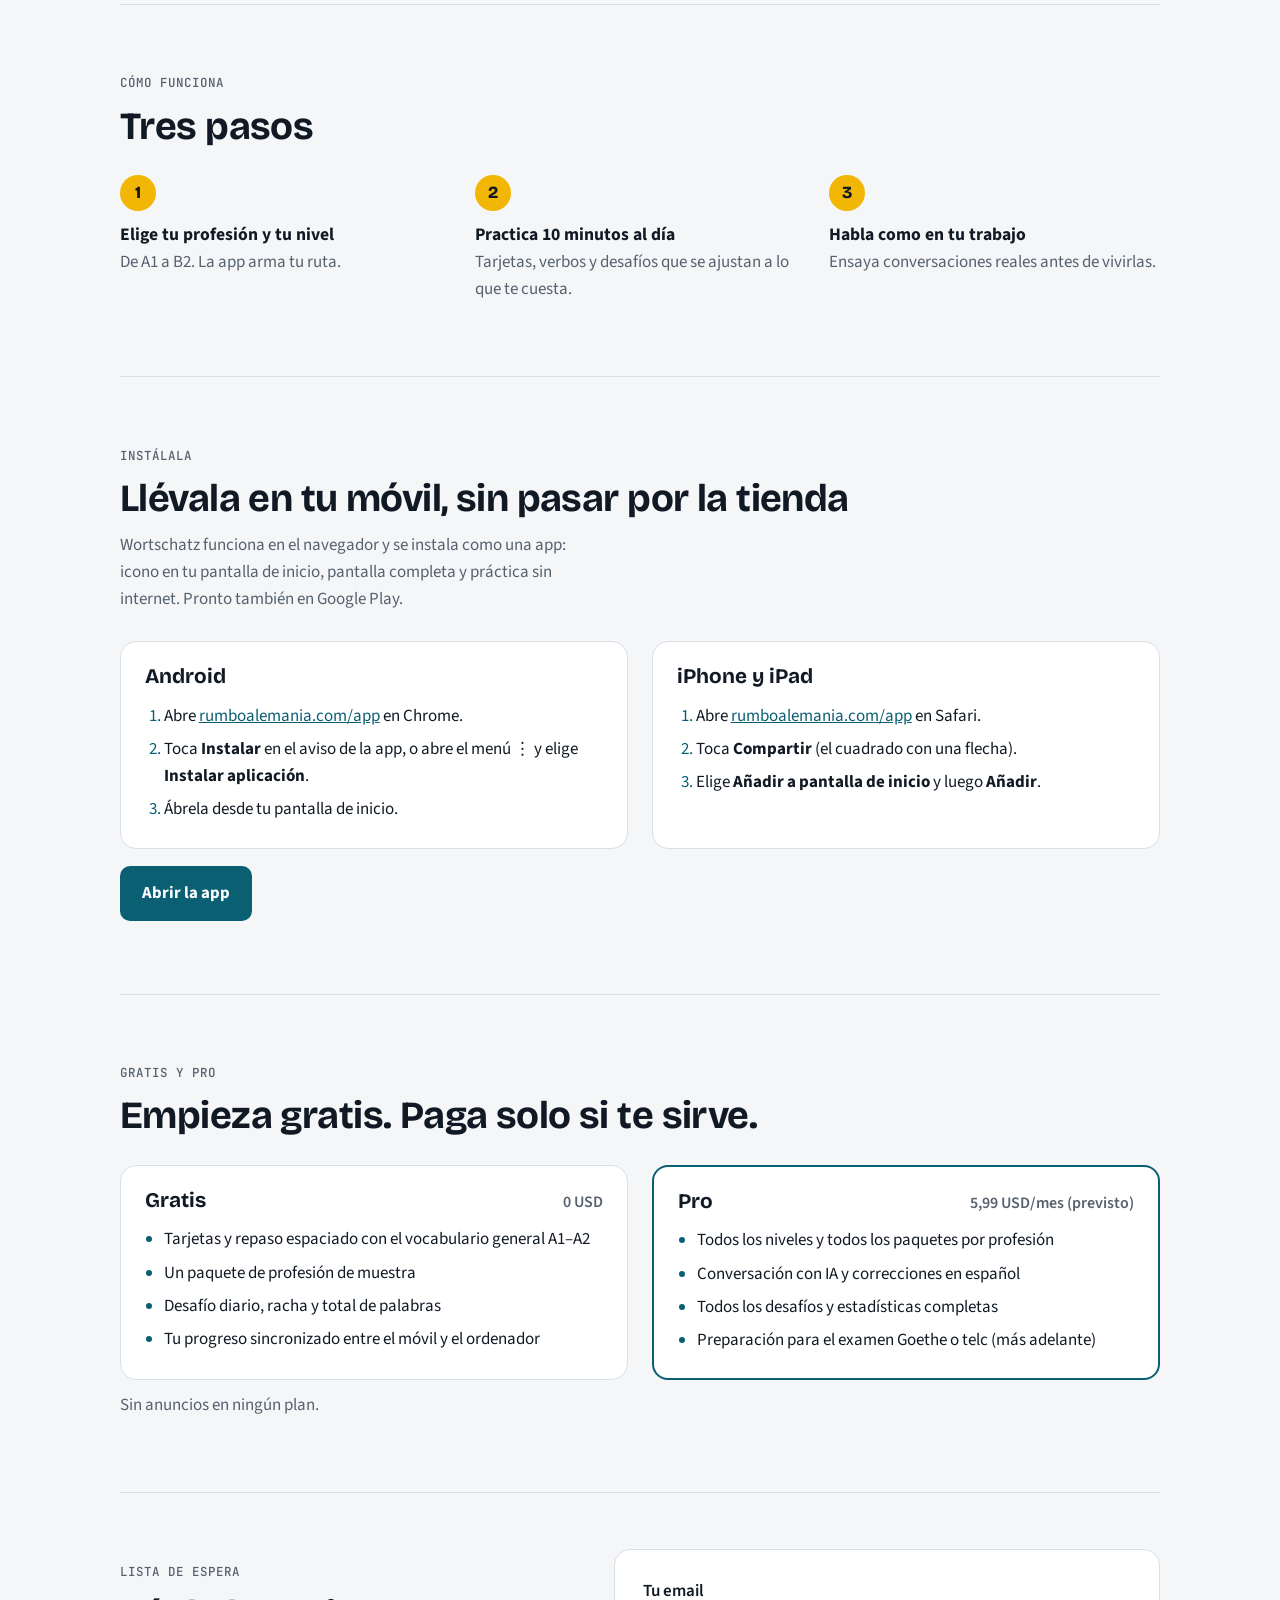
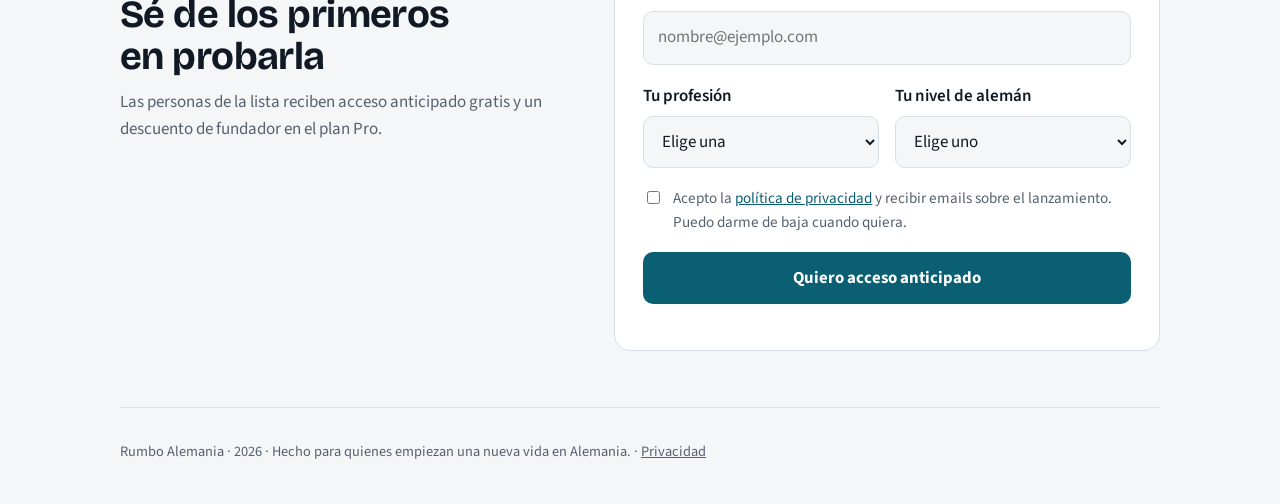
==== commit 4535ab45: "Merge security (#2) and analytics (#4) into the Android/install branch Install prompt capture moves " ====
--- a/index.html
+++ b/index.html
@@ -3,6 +3,8 @@
 <head>
 <meta charset="utf-8">
 <meta name="viewport" content="width=device-width,initial-scale=1">
+<meta http-equiv="Content-Security-Policy" content="default-src 'self'; script-src 'self'; style-src 'self' 'unsafe-inline'; img-src 'self' data: https://rumboalemania.goatcounter.com; connect-src https://xyprmvlgjfdvuwjgmutu.supabase.co https://rumboalemania.goatcounter.com; font-src 'self'; object-src 'none'; base-uri 'none'; form-action 'self'">
+<meta name="referrer" content="strict-origin-when-cross-origin">
 <title>Rumbo Alemania · Tu alemán para trabajar en Alemania</title>
 <meta name="description" content="Aprende el alemán de tu profesión, desde el español. Únete a la lista de espera.">
 <link rel="canonical" href="https://rumboalemania.com/">
@@ -130,7 +132,7 @@
 .plan.pro-plan{border:2px solid var(--accent)}
 .plan h3{font-size:1.3rem;display:flex;justify-content:space-between;align-items:baseline;gap:12px;flex-wrap:wrap}
 .plan h3 small{font-family:var(--body);font-size:1rem;font-weight:600;color:var(--muted)}
-.plan ul{margin:14px 0 0;padding-left:1.1em}
+.plan ul,.plan ol{margin:14px 0 0;padding-left:1.1em}
 .plan li{margin-top:6px}
 .plan li::marker{color:var(--accent)}
 .survey{display:grid;gap:18px}
@@ -253,6 +255,31 @@
       <li><b>Practica 10 minutos al día</b><span>Tarjetas, verbos y desafíos que se ajustan a lo que te cuesta.</span></li>
       <li><b>Habla como en tu trabajo</b><span>Ensaya conversaciones reales antes de vivirlas.</span></li>
     </ol>
+  </section>
+
+  <section id="instalar">
+    <p class="eyebrow">Instálala</p>
+    <h2>Llévala en tu móvil, sin pasar por la tienda</h2>
+    <p class="lead">Wortschatz funciona en el navegador y se instala como una app: icono en tu pantalla de inicio, pantalla completa y práctica sin internet. Pronto también en Google Play.</p>
+    <div class="plans">
+      <div class="plan">
+        <h3>Android</h3>
+        <ol>
+          <li>Abre <a href="app/">rumboalemania.com/app</a> en Chrome.</li>
+          <li>Toca <b>Instalar</b> en el aviso de la app, o abre el menú ⋮ y elige <b>Instalar aplicación</b>.</li>
+          <li>Ábrela desde tu pantalla de inicio.</li>
+        </ol>
+      </div>
+      <div class="plan">
+        <h3>iPhone y iPad</h3>
+        <ol>
+          <li>Abre <a href="app/">rumboalemania.com/app</a> en Safari.</li>
+          <li>Toca <b>Compartir</b> (el cuadrado con una flecha).</li>
+          <li>Elige <b>Añadir a pantalla de inicio</b> y luego <b>Añadir</b>.</li>
+        </ol>
+      </div>
+    </div>
+    <p><a class="cta" href="app/" data-goatcounter-click="instalar-app">Abrir la app</a></p>
   </section>
 
   <section id="planes">
@@ -312,7 +339,7 @@
         </div>
         <div class="check">
           <input id="acepto" name="acepto" type="checkbox" required>
-          <label for="acepto">Quiero recibir emails sobre el lanzamiento y novedades de Rumbo Alemania. He leído la <a href="privacidad.html">política de privacidad</a> y puedo darme de baja cuando quiera.</label>
+          <label for="acepto">Acepto la <a href="privacidad.html">política de privacidad</a> y recibir emails sobre el lanzamiento. Puedo darme de baja cuando quiera.</label>
         </div>
         <button class="cta" type="submit" id="enviar">Quiero acceso anticipado</button>
         <div class="hp" aria-hidden="true"><label for="web">No rellenes este campo</label><input id="web" name="web" tabindex="-1" autocomplete="off"></div>
@@ -349,96 +376,11 @@
     </div>
   </section>
 
-  <footer>Rumbo Alemania · 2026 · Hecho para quienes empiezan una nueva vida en Alemania. · <a href="privacidad.html">Privacidad</a> · <a href="aviso-legal.html">Aviso legal</a> · <a href="terminos.html">Términos</a></footer>
+  <footer>Rumbo Alemania · 2026 · Hecho para quienes empiezan una nueva vida en Alemania. · <a href="privacidad.html">Privacidad</a></footer>
 </div>
 
-<script>
-// La lista de espera y la encuesta se guardan en Supabase (Frankfurt), tablas waitlist y encuesta.
-// La clave publicable solo permite añadir filas; la tabla se crea con tools/waitlist.sql.
-const SB_URL = "https://xyprmvlgjfdvuwjgmutu.supabase.co";
-const SB_KEY = "sb_publishable_K_Z1oV_FomxXzzc5YjbuiA_ZDvbsHvk";
-
-const form = document.getElementById("waitlist");
-const survey = document.getElementById("encuesta");
-const msg = document.getElementById("msg");
-const msg2 = document.getElementById("msg2");
-const btn = document.getElementById("enviar");
-const btn2 = document.getElementById("enviar2");
-let joinedEmail = "";
-
-function say(el, text, kind){ el.textContent = text; el.className = "msg " + (kind || ""); }
-function track(path, title){ if (window.goatcounter && window.goatcounter.count) window.goatcounter.count({ path, title, event: true }); }
-
-// De dónde viene la visita (?utm_source=facebook o ?ref=grupo), para saber qué publicación funciona.
-function origin(){
-  const q = new URLSearchParams(location.search);
-  let o = q.get("utm_source") || q.get("ref") || "";
-  try { if (o) sessionStorage.setItem("origen", o); else o = sessionStorage.getItem("origen") || ""; } catch (e) {}
-  if (!o && document.referrer) { try { const h = new URL(document.referrer).hostname; if (h !== location.hostname) o = h; } catch (e) {} }
-  return o.slice(0, 60);
-}
-const ORIGEN = origin();
-
-async function insert(table, row){
-  const r = await fetch(SB_URL + "/rest/v1/" + table, {
-    method: "POST",
-    headers: { "apikey": SB_KEY, "Content-Type": "application/json", "Prefer": "return=minimal" },
-    body: JSON.stringify(row)
-  });
-  if (r.status === 409) return "duplicate";
-  if (!r.ok) throw new Error("http " + r.status);
-  return "ok";
-}
-
-form.addEventListener("submit", async (e) => {
-  e.preventDefault();
-  const data = {
-    email: form.email.value.trim().toLowerCase(),
-    profesion: form.profesion.value,
-    nivel: form.nivel.value,
-    consentimiento: form.acepto.checked,
-    origen: ORIGEN || null
-  };
-  if (!/^[^\s@]+@[^\s@]+\.[^\s@]+$/.test(data.email)) return say(msg, "Revisa tu email: parece incompleto.", "err");
-  if (!data.profesion || !data.nivel) return say(msg, "Elige tu profesión y tu nivel de alemán.", "err");
-  if (!data.consentimiento) return say(msg, "Marca la casilla de privacidad para poder escribirte.", "err");
-
-  btn.disabled = true; say(msg, "Enviando…");
-  try {
-    if (!form.web.value) {
-      const res = await insert("waitlist", data);
-      if (res === "ok") track("registro-lista", "Registro en la lista de espera");
-    }
-    joinedEmail = data.email;
-    form.hidden = true;
-    survey.hidden = false;
-    document.getElementById("gracias").focus();
-  } catch (err) {
-    say(msg, "No pudimos guardar tus datos. Inténtalo de nuevo en un momento.", "err");
-  } finally { btn.disabled = false; }
-});
-
-survey.addEventListener("submit", async (e) => {
-  e.preventDefault();
-  const row = {
-    email: joinedEmail,
-    pagaria: (survey.querySelector("input[name=pagaria]:checked") || {}).value || null,
-    cuando: (survey.querySelector("input[name=cuando]:checked") || {}).value || null,
-    falta: survey.falta.value.trim().slice(0, 1000) || null
-  };
-  if (!row.pagaria && !row.cuando && !row.falta) return say(msg2, "Responde al menos una pregunta, o cierra esta página: ya estás en la lista.", "err");
-  btn2.disabled = true; say(msg2, "Enviando…");
-  try {
-    await insert("encuesta", row);
-    track("encuesta-respondida", "Encuesta respondida");
-    survey.querySelectorAll("#intro, fieldset, div, button").forEach(el => el.hidden = true);
-    say(msg2, "¡Gracias! Tus respuestas nos ayudan mucho.", "ok");
-  } catch (err) {
-    say(msg2, "No pudimos guardar tus respuestas. Inténtalo de nuevo en un momento.", "err");
-  } finally { btn2.disabled = false; }
-});
-</script>
-<!-- Analítica sin cookies: GoatCounter (rumboalemania.goatcounter.com) -->
-<script data-goatcounter="https://rumboalemania.goatcounter.com/count" async src="https://gc.zgo.at/count.js"></script>
+<!-- Analítica sin cookies: GoatCounter (rumboalemania.goatcounter.com), enviada por stats.js sin scripts de terceros -->
+<script src="stats.js"></script>
+<script src="landing.js"></script>
 </body>
 </html>
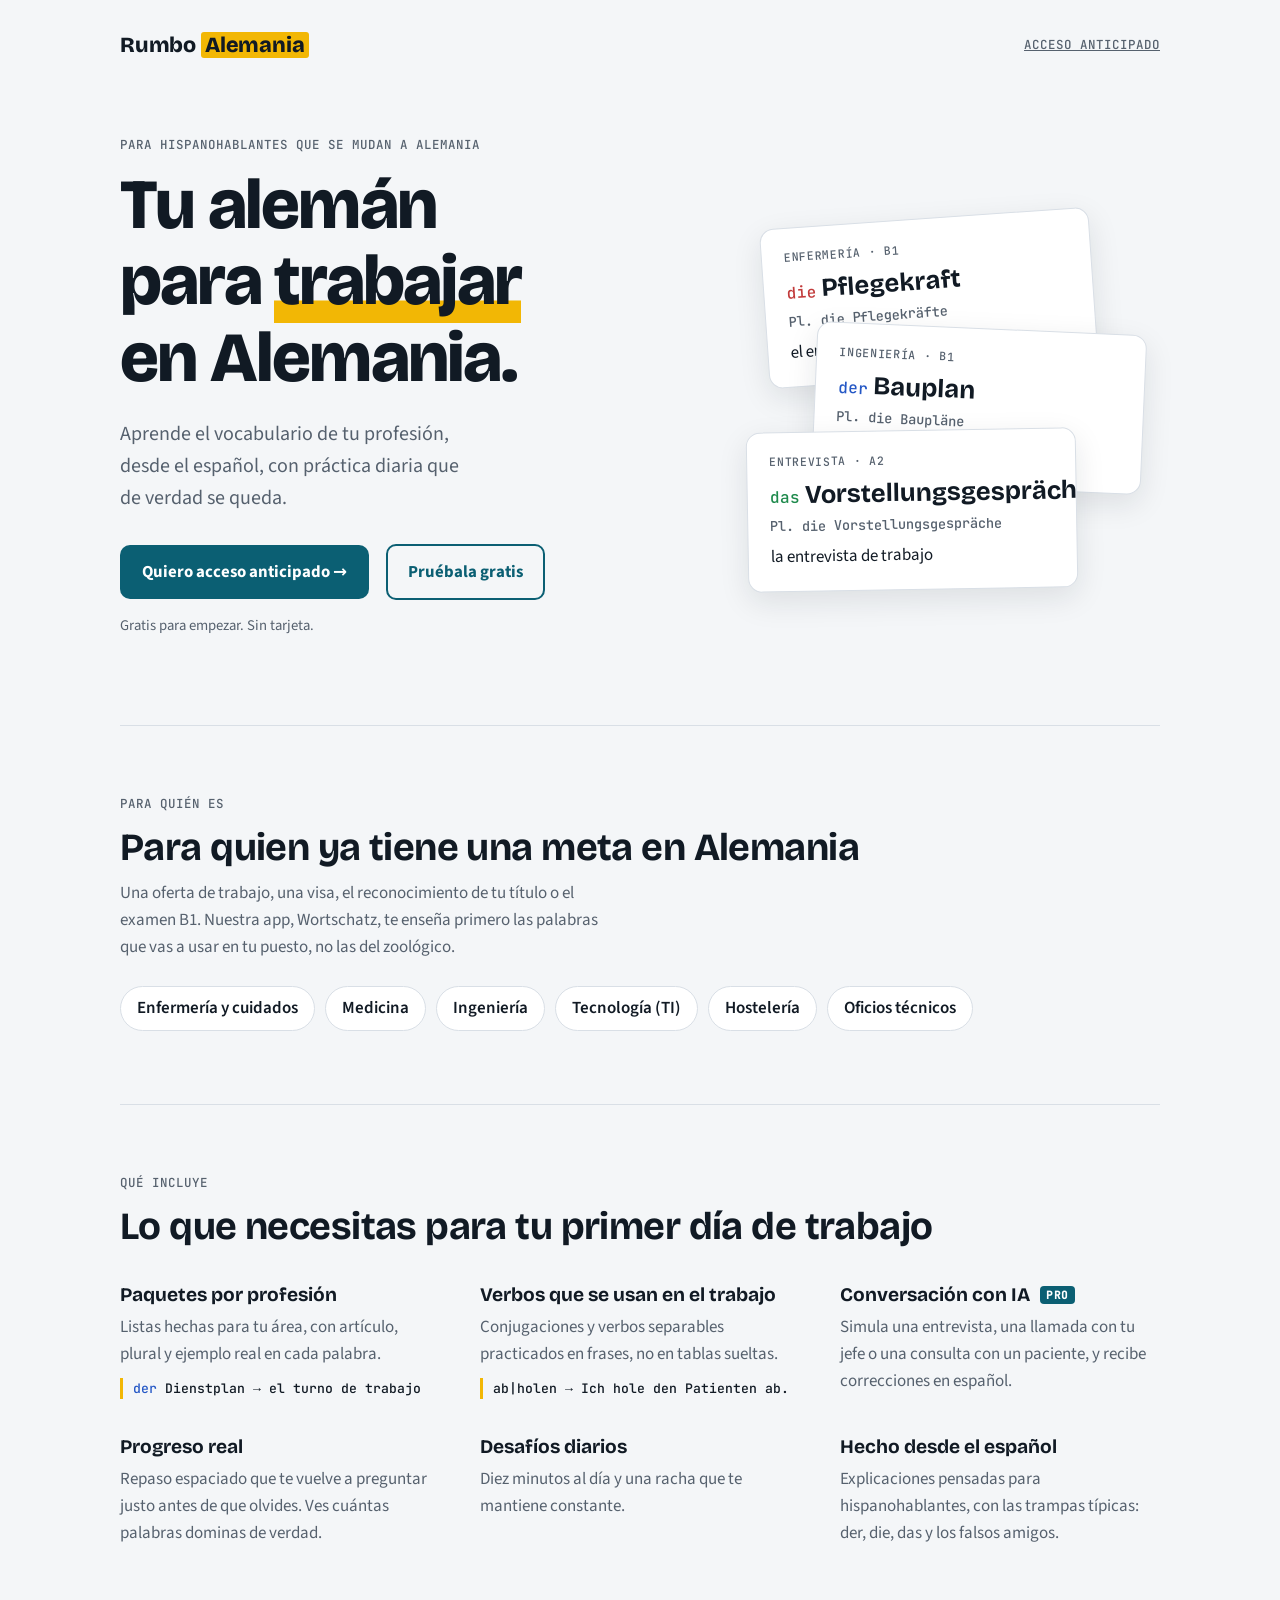
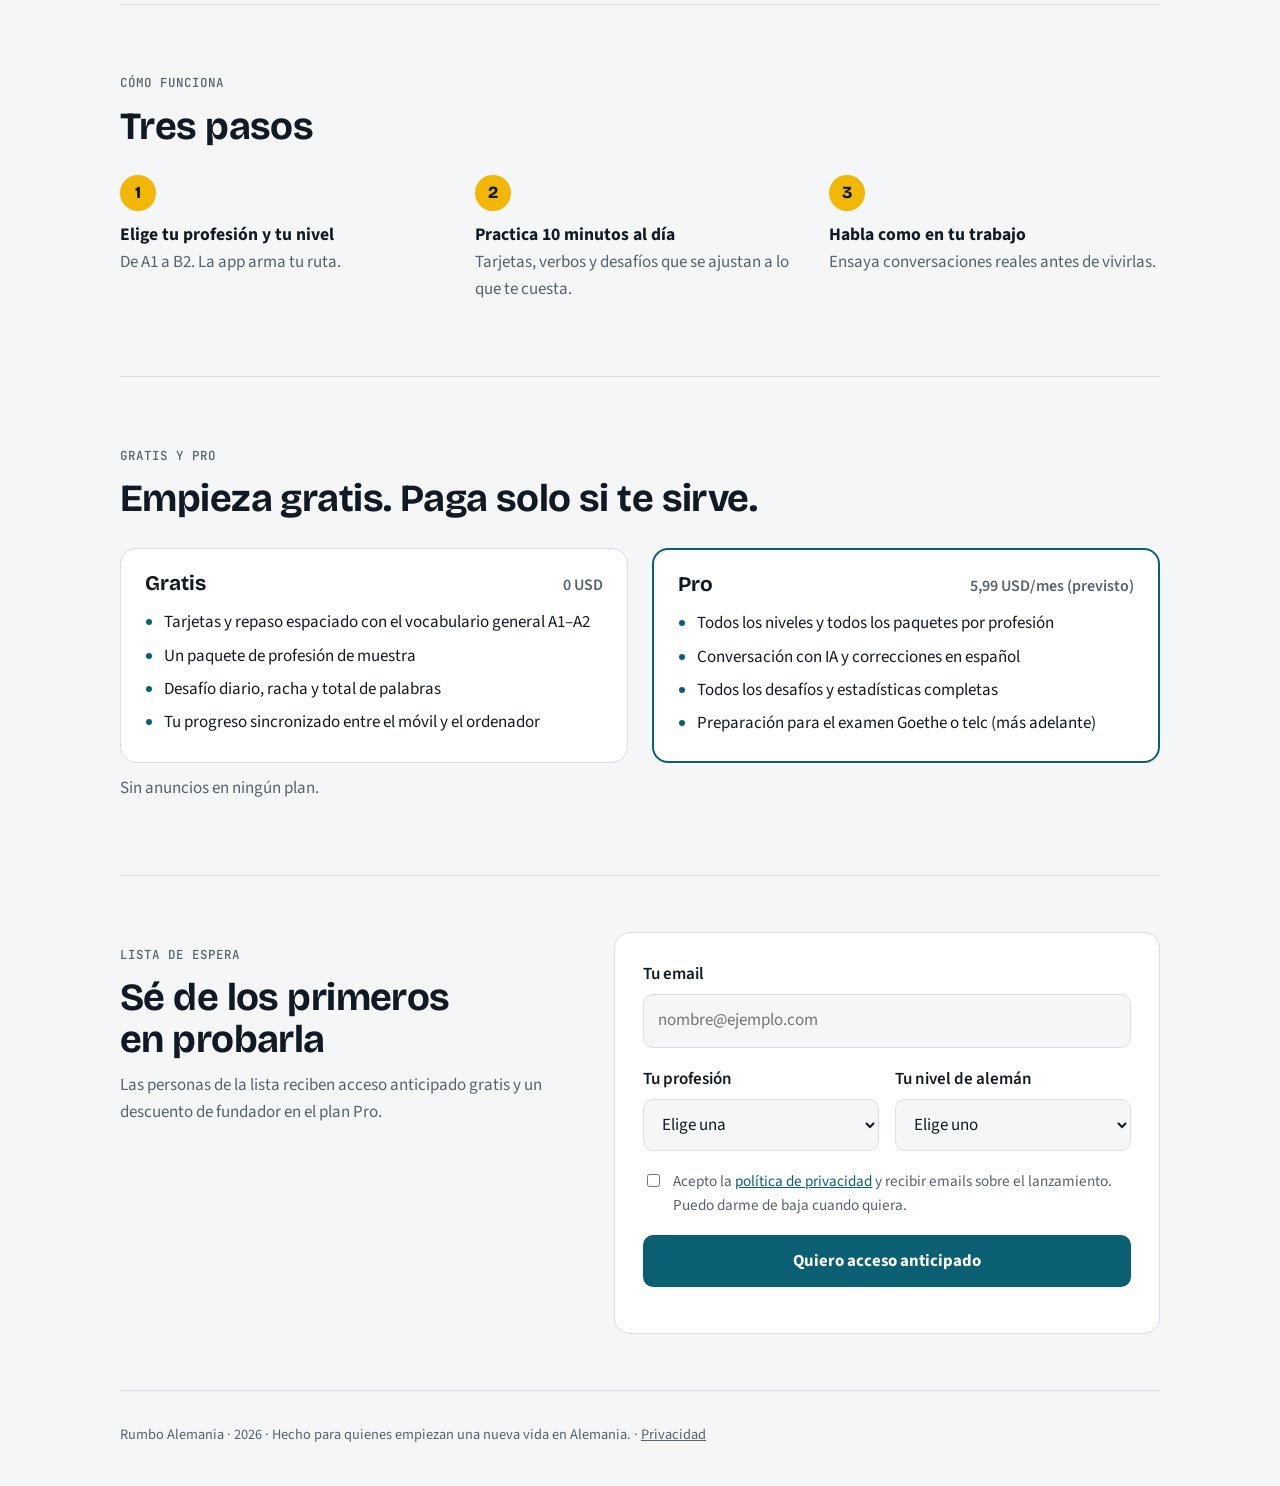
==== commit f1e31e35: "Merge pull request #2 from lrojasr93/claude/project-thread-gb4zkd Security hardening: CSP, no third-" ====
--- a/index.html
+++ b/index.html
@@ -132,7 +132,7 @@
 .plan.pro-plan{border:2px solid var(--accent)}
 .plan h3{font-size:1.3rem;display:flex;justify-content:space-between;align-items:baseline;gap:12px;flex-wrap:wrap}
 .plan h3 small{font-family:var(--body);font-size:1rem;font-weight:600;color:var(--muted)}
-.plan ul,.plan ol{margin:14px 0 0;padding-left:1.1em}
+.plan ul{margin:14px 0 0;padding-left:1.1em}
 .plan li{margin-top:6px}
 .plan li::marker{color:var(--accent)}
 .survey{display:grid;gap:18px}
@@ -255,31 +255,6 @@
       <li><b>Practica 10 minutos al día</b><span>Tarjetas, verbos y desafíos que se ajustan a lo que te cuesta.</span></li>
       <li><b>Habla como en tu trabajo</b><span>Ensaya conversaciones reales antes de vivirlas.</span></li>
     </ol>
-  </section>
-
-  <section id="instalar">
-    <p class="eyebrow">Instálala</p>
-    <h2>Llévala en tu móvil, sin pasar por la tienda</h2>
-    <p class="lead">Wortschatz funciona en el navegador y se instala como una app: icono en tu pantalla de inicio, pantalla completa y práctica sin internet. Pronto también en Google Play.</p>
-    <div class="plans">
-      <div class="plan">
-        <h3>Android</h3>
-        <ol>
-          <li>Abre <a href="app/">rumboalemania.com/app</a> en Chrome.</li>
-          <li>Toca <b>Instalar</b> en el aviso de la app, o abre el menú ⋮ y elige <b>Instalar aplicación</b>.</li>
-          <li>Ábrela desde tu pantalla de inicio.</li>
-        </ol>
-      </div>
-      <div class="plan">
-        <h3>iPhone y iPad</h3>
-        <ol>
-          <li>Abre <a href="app/">rumboalemania.com/app</a> en Safari.</li>
-          <li>Toca <b>Compartir</b> (el cuadrado con una flecha).</li>
-          <li>Elige <b>Añadir a pantalla de inicio</b> y luego <b>Añadir</b>.</li>
-        </ol>
-      </div>
-    </div>
-    <p><a class="cta" href="app/" data-goatcounter-click="instalar-app">Abrir la app</a></p>
   </section>
 
   <section id="planes">
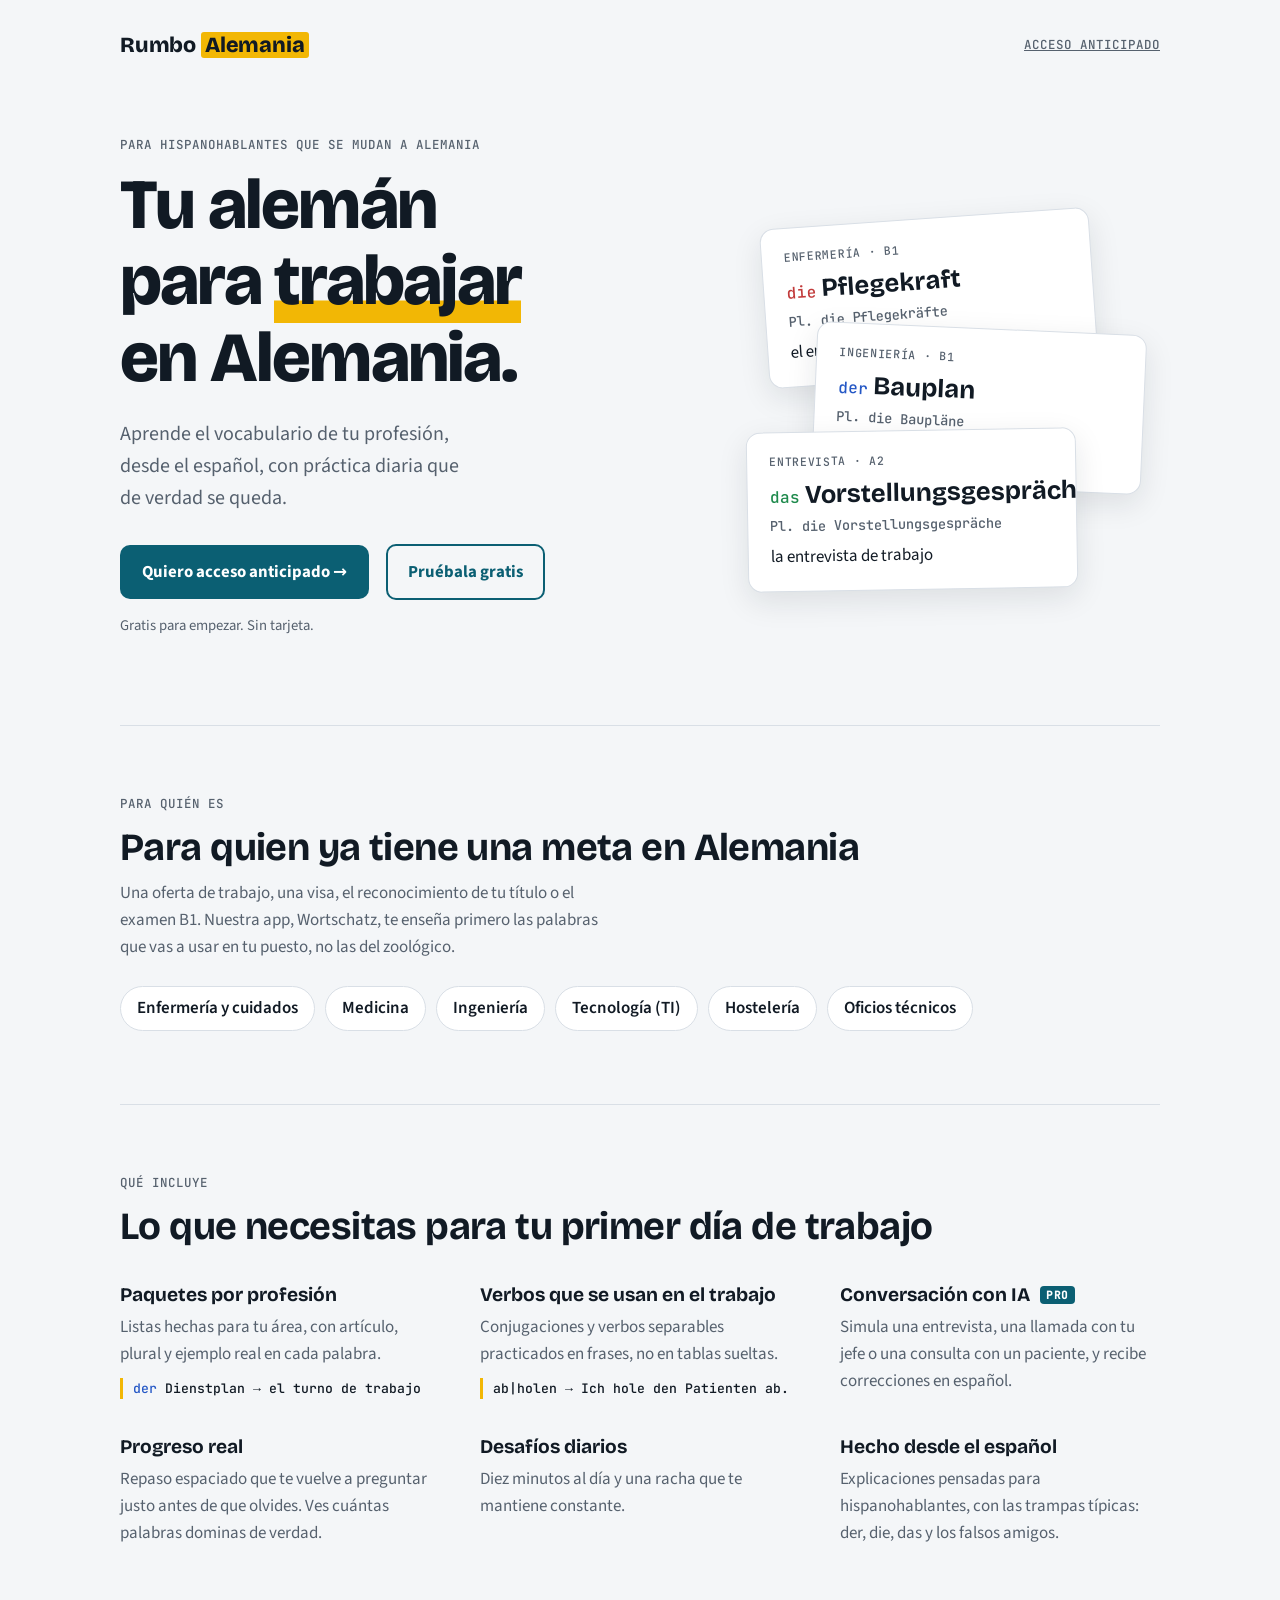
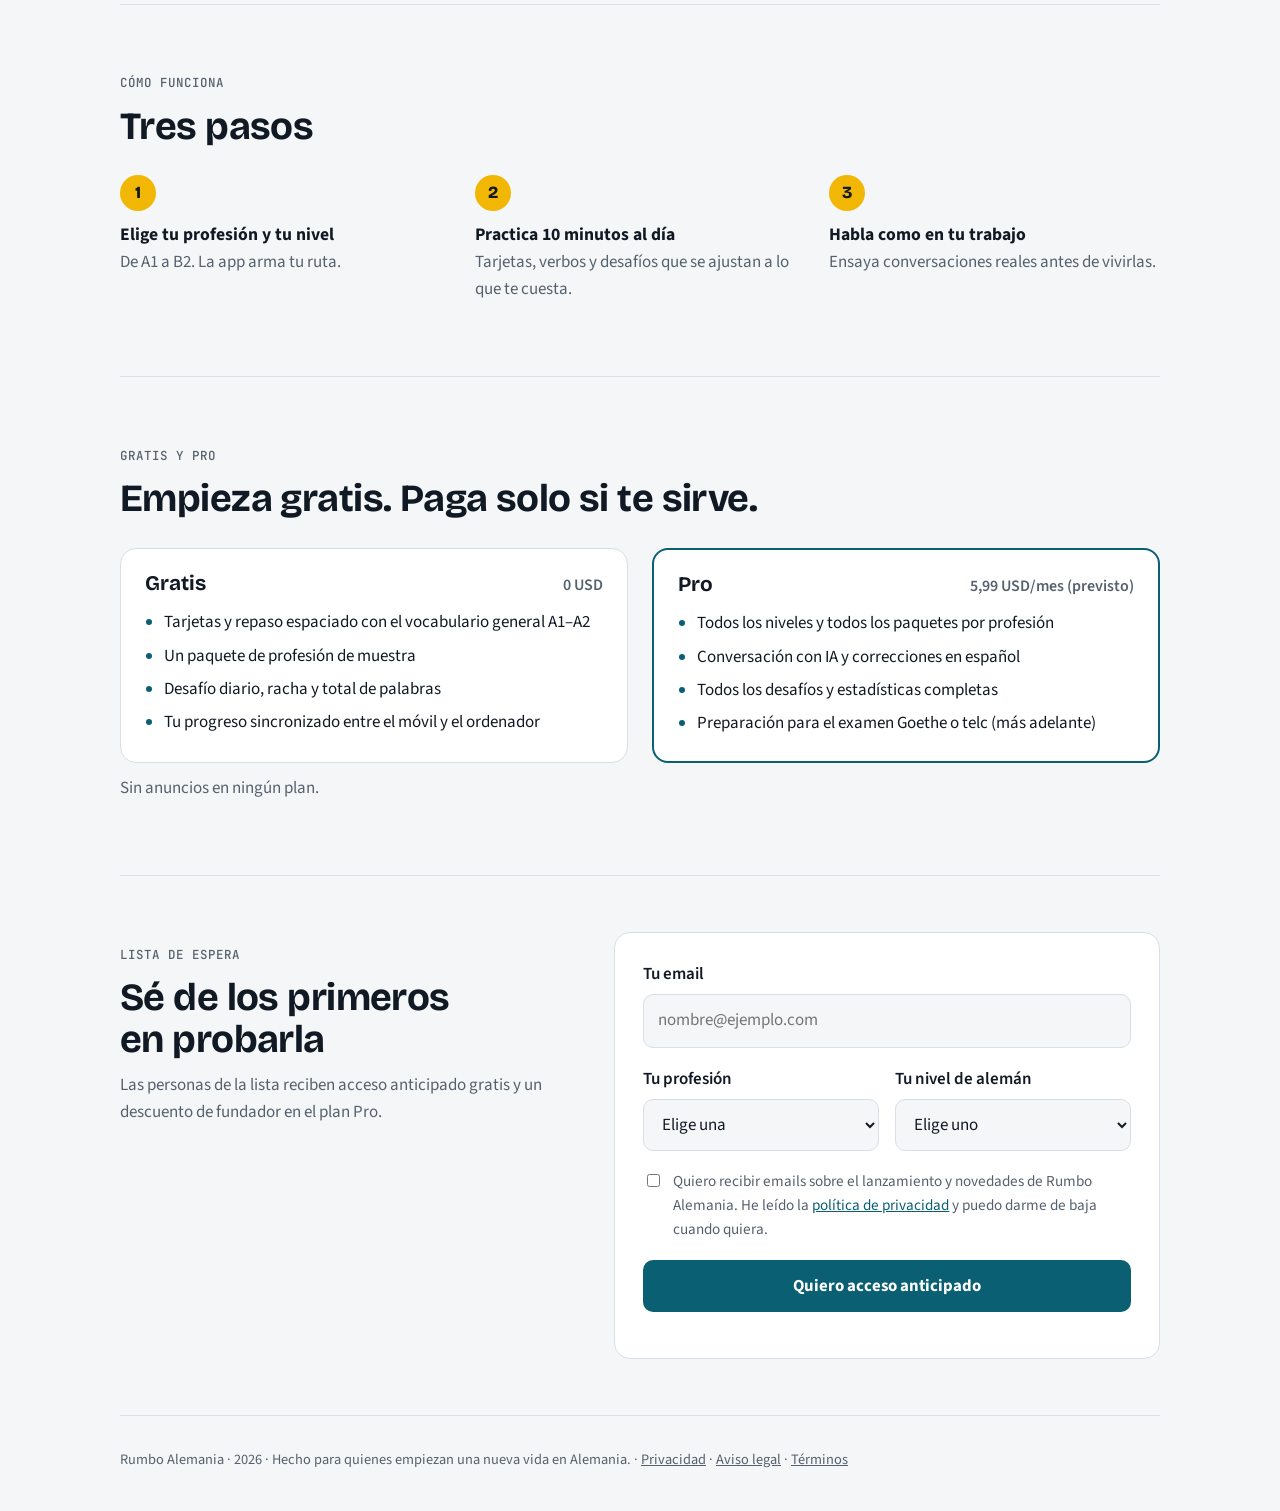
==== commit 3d290267: "Merge main into legal pages branch Keep main's retention wording and account path, add the minimum a" ====
--- a/index.html
+++ b/index.html
@@ -314,7 +314,7 @@
         </div>
         <div class="check">
           <input id="acepto" name="acepto" type="checkbox" required>
-          <label for="acepto">Acepto la <a href="privacidad.html">política de privacidad</a> y recibir emails sobre el lanzamiento. Puedo darme de baja cuando quiera.</label>
+          <label for="acepto">Quiero recibir emails sobre el lanzamiento y novedades de Rumbo Alemania. He leído la <a href="privacidad.html">política de privacidad</a> y puedo darme de baja cuando quiera.</label>
         </div>
         <button class="cta" type="submit" id="enviar">Quiero acceso anticipado</button>
         <div class="hp" aria-hidden="true"><label for="web">No rellenes este campo</label><input id="web" name="web" tabindex="-1" autocomplete="off"></div>
@@ -351,7 +351,7 @@
     </div>
   </section>
 
-  <footer>Rumbo Alemania · 2026 · Hecho para quienes empiezan una nueva vida en Alemania. · <a href="privacidad.html">Privacidad</a></footer>
+  <footer>Rumbo Alemania · 2026 · Hecho para quienes empiezan una nueva vida en Alemania. · <a href="privacidad.html">Privacidad</a> · <a href="aviso-legal.html">Aviso legal</a> · <a href="terminos.html">Términos</a></footer>
 </div>
 
 <!-- Analítica sin cookies: GoatCounter (rumboalemania.goatcounter.com), enviada por stats.js sin scripts de terceros -->
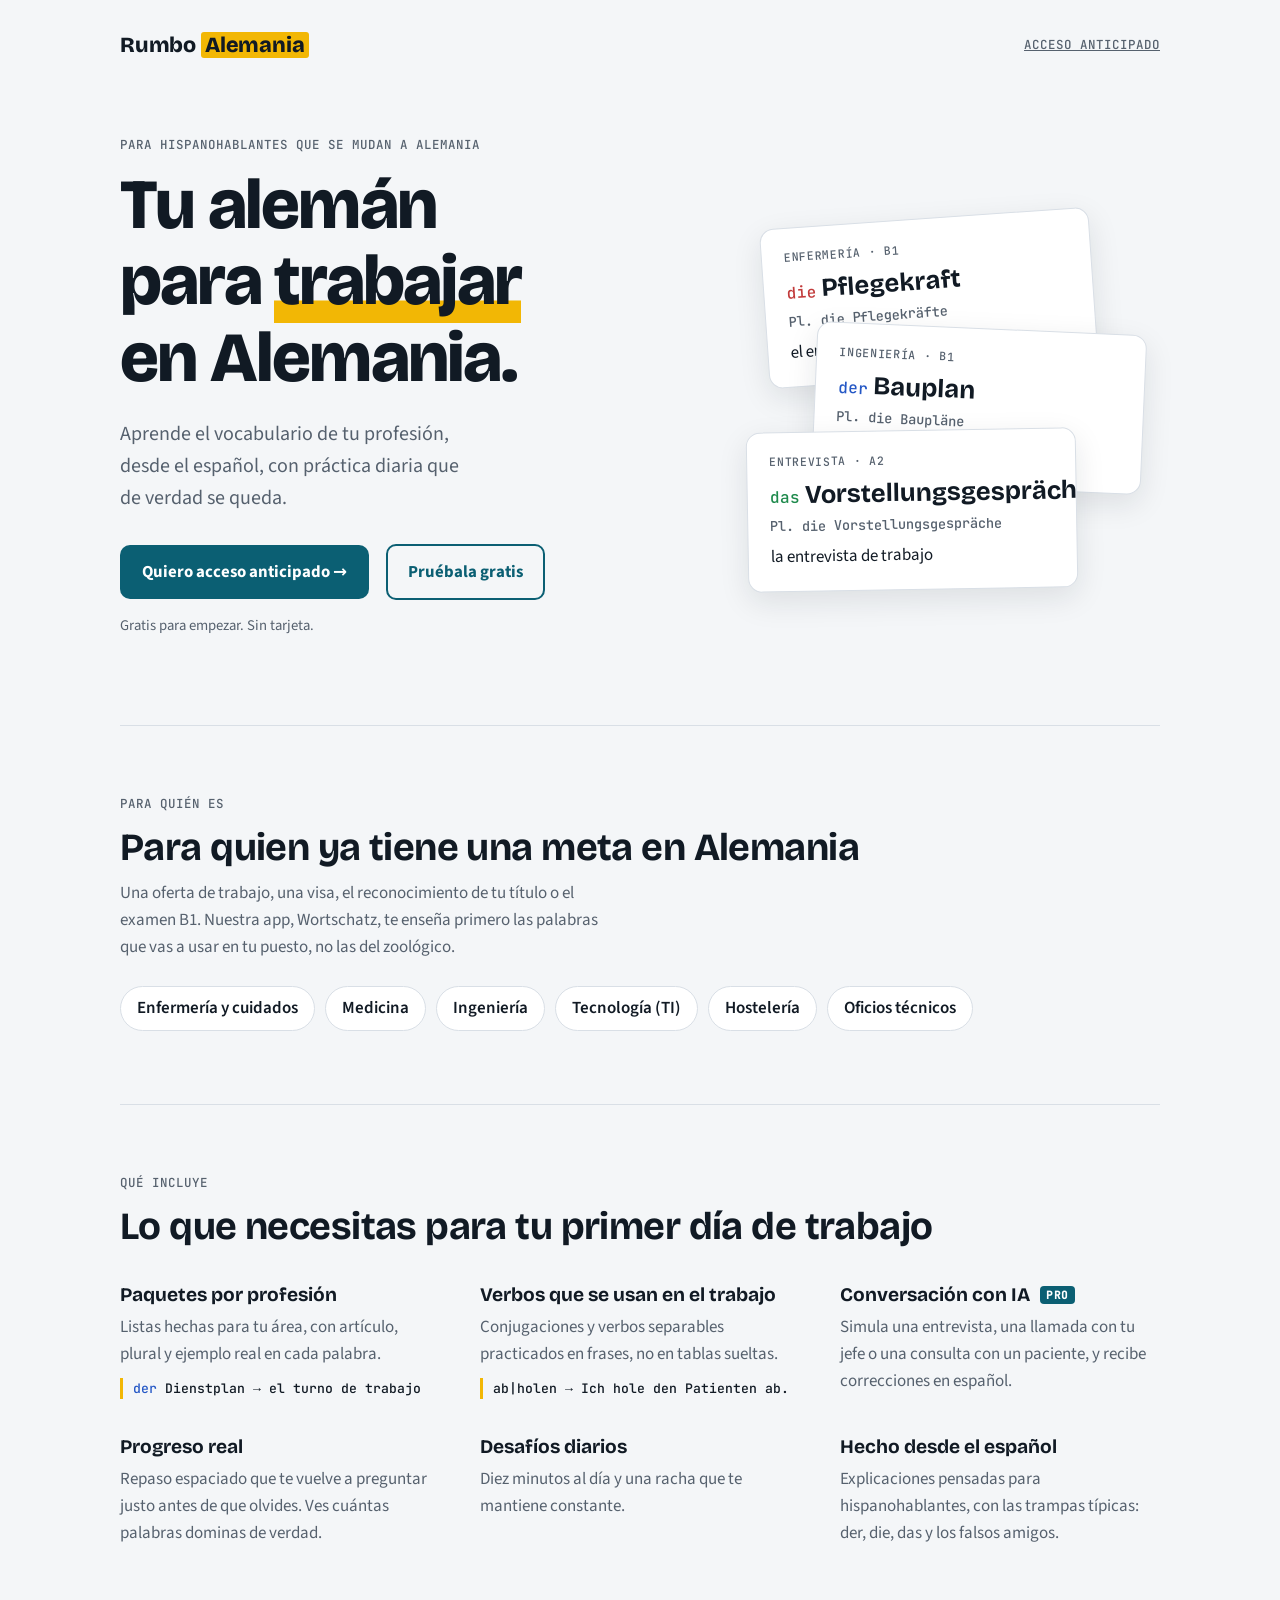
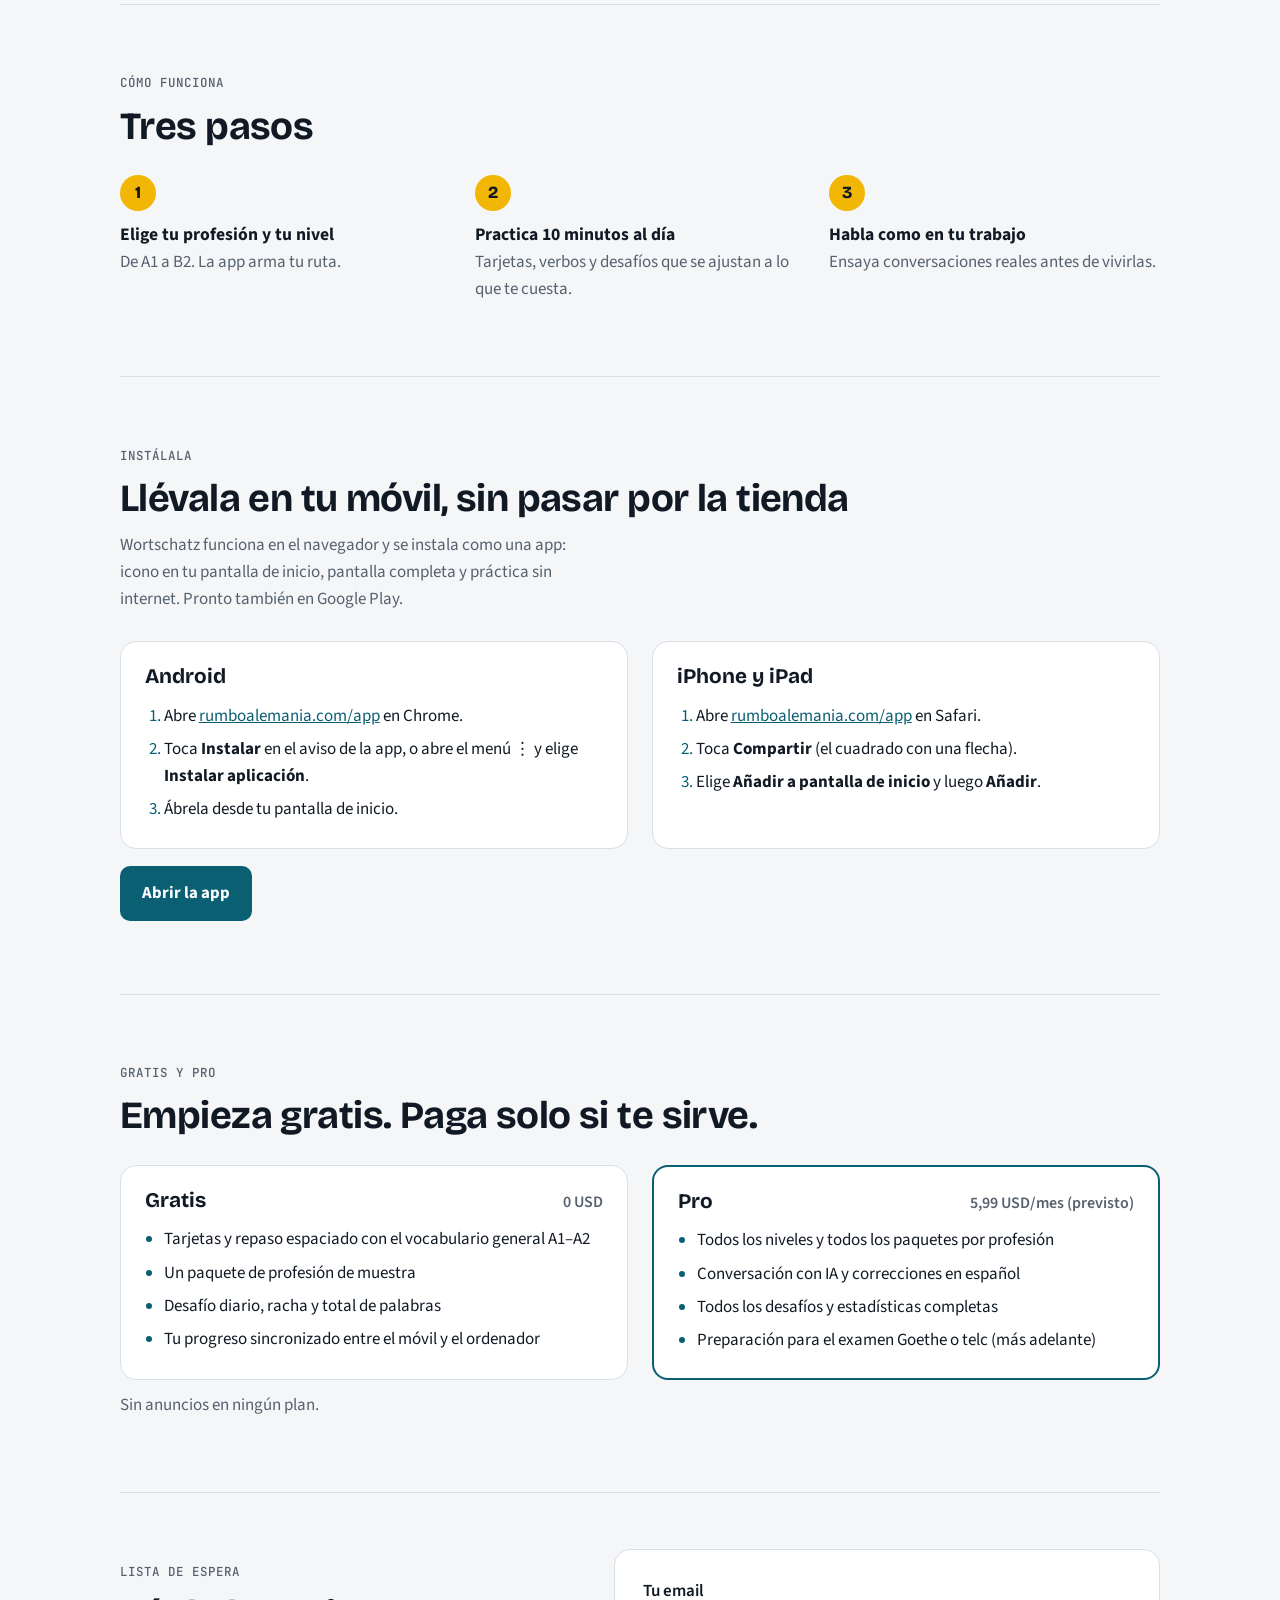
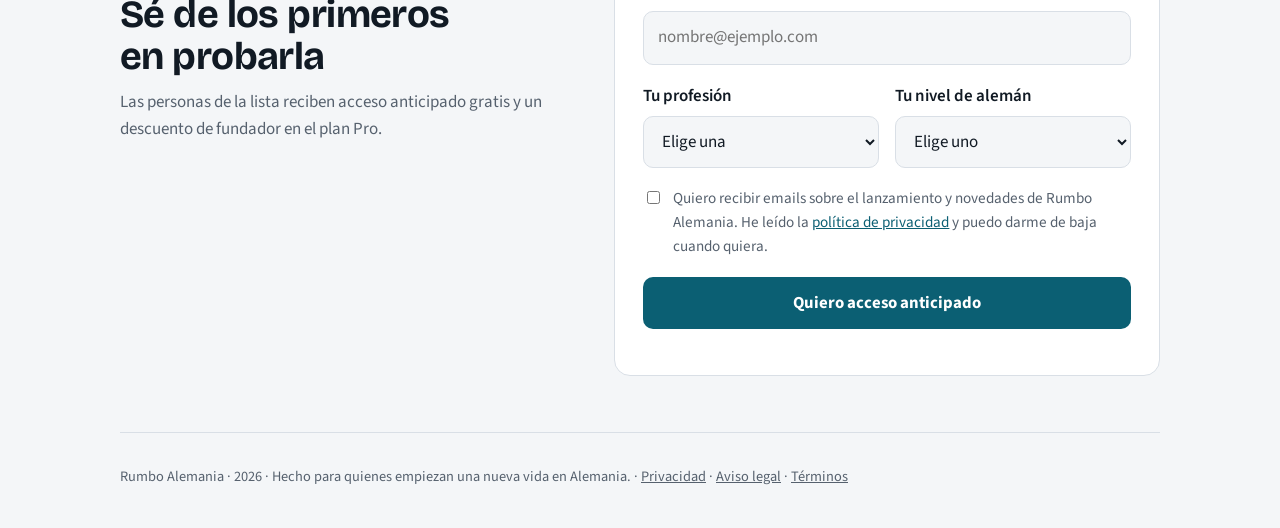
==== commit a3782389: "Merge remote-tracking branch 'origin/main' into claude/project-thread-ipym53" ====
--- a/index.html
+++ b/index.html
@@ -132,7 +132,7 @@
 .plan.pro-plan{border:2px solid var(--accent)}
 .plan h3{font-size:1.3rem;display:flex;justify-content:space-between;align-items:baseline;gap:12px;flex-wrap:wrap}
 .plan h3 small{font-family:var(--body);font-size:1rem;font-weight:600;color:var(--muted)}
-.plan ul{margin:14px 0 0;padding-left:1.1em}
+.plan ul,.plan ol{margin:14px 0 0;padding-left:1.1em}
 .plan li{margin-top:6px}
 .plan li::marker{color:var(--accent)}
 .survey{display:grid;gap:18px}
@@ -255,6 +255,31 @@
       <li><b>Practica 10 minutos al día</b><span>Tarjetas, verbos y desafíos que se ajustan a lo que te cuesta.</span></li>
       <li><b>Habla como en tu trabajo</b><span>Ensaya conversaciones reales antes de vivirlas.</span></li>
     </ol>
+  </section>
+
+  <section id="instalar">
+    <p class="eyebrow">Instálala</p>
+    <h2>Llévala en tu móvil, sin pasar por la tienda</h2>
+    <p class="lead">Wortschatz funciona en el navegador y se instala como una app: icono en tu pantalla de inicio, pantalla completa y práctica sin internet. Pronto también en Google Play.</p>
+    <div class="plans">
+      <div class="plan">
+        <h3>Android</h3>
+        <ol>
+          <li>Abre <a href="app/">rumboalemania.com/app</a> en Chrome.</li>
+          <li>Toca <b>Instalar</b> en el aviso de la app, o abre el menú ⋮ y elige <b>Instalar aplicación</b>.</li>
+          <li>Ábrela desde tu pantalla de inicio.</li>
+        </ol>
+      </div>
+      <div class="plan">
+        <h3>iPhone y iPad</h3>
+        <ol>
+          <li>Abre <a href="app/">rumboalemania.com/app</a> en Safari.</li>
+          <li>Toca <b>Compartir</b> (el cuadrado con una flecha).</li>
+          <li>Elige <b>Añadir a pantalla de inicio</b> y luego <b>Añadir</b>.</li>
+        </ol>
+      </div>
+    </div>
+    <p><a class="cta" href="app/" data-goatcounter-click="instalar-app">Abrir la app</a></p>
   </section>
 
   <section id="planes">
